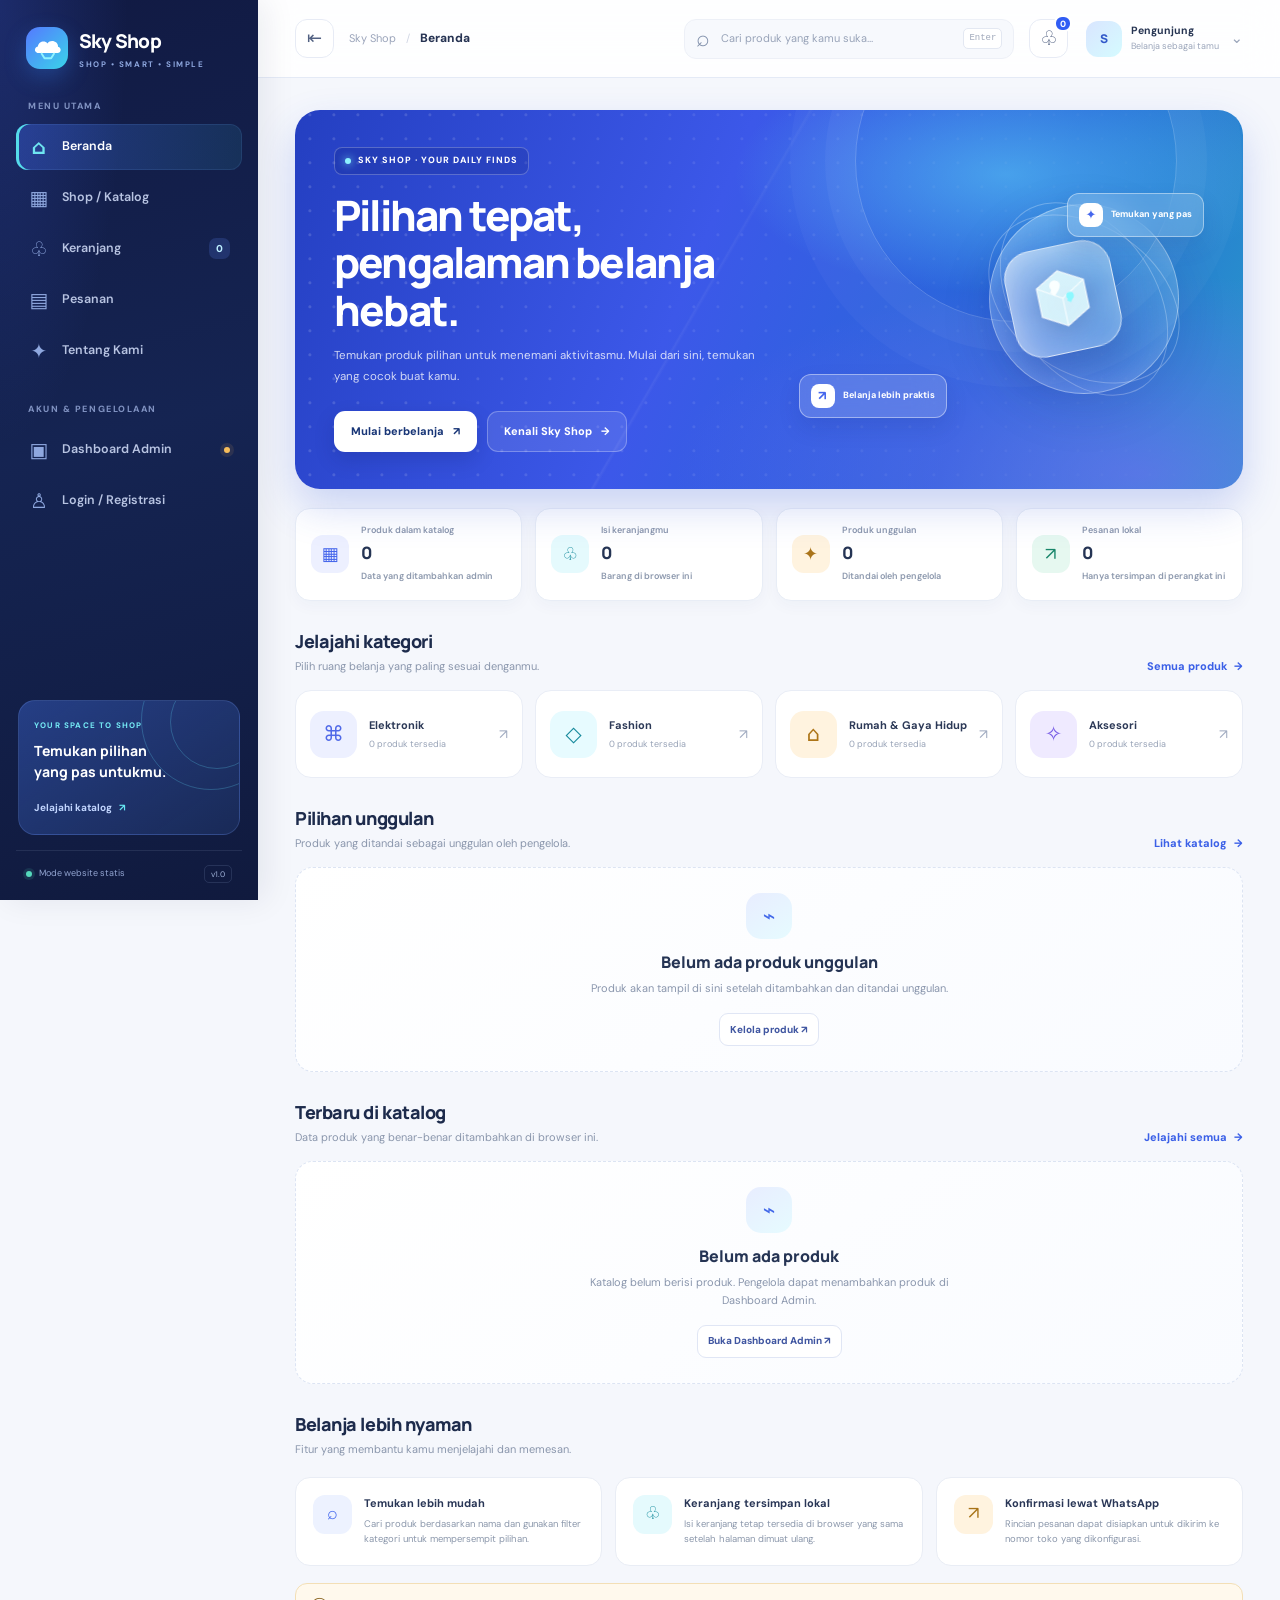
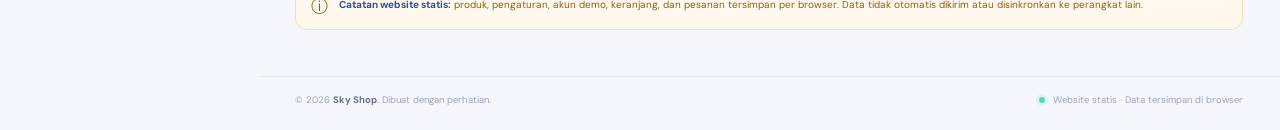
==== index.html @ 69ff7c31 "Build Sky Shop static website" ====
<!doctype html>
<html lang="id">
<head>
  <meta charset="utf-8">
  <meta name="viewport" content="width=device-width, initial-scale=1">
  <meta name="theme-color" content="#111b45">
  <meta name="description" content="Sky Shop — belanja lebih cerdas, pilihanmu lebih luas.">
  <title>Sky Shop — Belanja Pilihanmu</title>
  <link rel="preconnect" href="https://fonts.googleapis.com">
  <link rel="preconnect" href="https://fonts.gstatic.com" crossorigin>
  <link href="https://fonts.googleapis.com/css2?family=DM+Sans:wght@400;500;600;700&family=Manrope:wght@400;500;600;700;800&display=swap" rel="stylesheet">
  <link rel="stylesheet" href="css/style.css">
  <script defer src="js/storage.js"></script>
  <script defer src="js/products.js"></script>
  <script defer src="js/cart.js"></script>
  <script defer src="js/orders.js"></script>
  <script defer src="js/admin.js"></script>
  <script defer src="js/app.js"></script>
</head>
<body>
  <div class="mobile-scrim" id="mobileScrim"></div>
  <aside class="sidebar" id="sidebar" aria-label="Navigasi utama">
    <a class="brand" href="#home" aria-label="Sky Shop beranda">
      <span class="brand-mark"><svg viewBox="0 0 48 48" aria-hidden="true"><path d="M8 30.5c-4.5-1-5-8.3 1-9.6 1.1-7.7 10.6-10.4 15-4.7 4.6-7.4 17.2-3.2 16.3 5.2 6.2 1.8 5 9.7-.7 9.7H8Z" fill="currentColor"/><path d="m15 32 4.4 7h10.2l4.4-7" fill="none" stroke="#8ff4ff" stroke-width="3" stroke-linecap="round" stroke-linejoin="round"/></svg></span>
      <span class="brand-copy"><strong data-store-name>Sky Shop</strong><small>SHOP • SMART • SIMPLE</small></span>
    </a>
    <div class="sidebar-caption">MENU UTAMA</div>
    <nav class="nav-list" id="primaryNav">
      <a href="#home" class="nav-link" data-route="home"><span class="nav-icon">⌂</span><span>Beranda</span></a>
      <a href="#shop" class="nav-link" data-route="shop"><span class="nav-icon">▦</span><span>Shop / Katalog</span></a>
      <a href="#cart" class="nav-link" data-route="cart"><span class="nav-icon">♧</span><span>Keranjang</span><span class="nav-count" id="cartBadge">0</span></a>
      <a href="#orders" class="nav-link" data-route="orders"><span class="nav-icon">▤</span><span>Pesanan</span></a>
      <a href="#about" class="nav-link" data-route="about"><span class="nav-icon">✦</span><span>Tentang Kami</span></a>
    </nav>
    <div class="sidebar-caption sidebar-caption-lower">AKUN & PENGELOLAAN</div>
    <nav class="nav-list">
      <a href="#admin" class="nav-link" data-route="admin"><span class="nav-icon">▣</span><span>Dashboard Admin</span><span class="admin-dot"></span></a>
      <a href="#account" class="nav-link" data-route="account"><span class="nav-icon">♙</span><span id="accountNavText">Login / Registrasi</span></a>
    </nav>
    <div class="sidebar-spacer"></div>
    <div class="sidebar-promo">
      <div class="promo-orbit orbit-one"></div><div class="promo-orbit orbit-two"></div>
      <span class="promo-kicker">YOUR SPACE TO SHOP</span>
      <strong>Temukan pilihan<br>yang pas untukmu.</strong>
      <a href="#shop">Jelajahi katalog <span>↗</span></a>
    </div>
    <div class="sidebar-bottom"><span class="status-pulse"></span><span>Mode website statis</span><span class="version-tag">v1.0</span></div>
  </aside>

  <div class="app-shell">
    <header class="topbar">
      <div class="topbar-left">
        <button class="icon-button mobile-menu" id="mobileMenuButton" aria-label="Buka navigasi" aria-expanded="false"><span></span><span></span><span></span></button>
        <button class="icon-button collapse-button" id="collapseSidebar" aria-label="Ciutkan sidebar" title="Ciutkan sidebar">⇤</button>
        <div class="breadcrumb"><span>Sky Shop</span><span class="crumb-slash">/</span><strong id="pageTitle">Beranda</strong></div>
      </div>
      <div class="topbar-actions">
        <form id="globalSearchForm" class="top-search" role="search"><span>⌕</span><input id="globalSearch" type="search" placeholder="Cari produk yang kamu suka…" aria-label="Cari produk"><kbd>Enter</kbd></form>
        <button class="icon-button top-cart" id="topCartButton" aria-label="Buka keranjang" title="Keranjang">♧<i id="topCartBadge">0</i></button>
        <button class="profile-chip" id="profileButton" title="Akun"><span class="profile-avatar" id="profileAvatar">S</span><span class="profile-label"><strong id="profileName">Pengunjung</strong><small id="profileSub">Belanja sebagai tamu</small></span><span class="profile-chevron">⌄</span></button>
      </div>
    </header>
    <main id="mainContent" tabindex="-1" aria-live="polite"></main>
    <footer class="site-footer"><span>© <span id="currentYear"></span> <strong data-store-name>Sky Shop</strong>. Dibuat dengan perhatian.</span><span><span class="footer-dot"></span> Website statis · Data tersimpan di browser</span></footer>
  </div>

  <div id="modalRoot"></div>
  <div id="toastRegion" class="toast-region" aria-live="polite" aria-atomic="true"></div>
  <noscript><div class="noscript-warning">Sky Shop membutuhkan JavaScript agar fitur katalog, keranjang, dan pengaturan berfungsi.</div></noscript>
</body>
</html>
---- css/style.css ----
:root{--navy:#111b45;--navy-2:#19275c;--blue:#315df4;--blue-2:#5279ff;--cyan:#55dcea;--turq:#35c7bd;--indigo:#6559e9;--purple:#8172ff;--amber:#ffbd59;--ink:#1d2949;--muted:#74809b;--line:#e7ebf4;--paper:#f5f7fc;--white:#fff;--success:#188e73;--danger:#d94e6b;--shadow:0 16px 44px rgba(28,48,102,.09);--shadow-sm:0 7px 22px rgba(28,48,102,.07);--radius:20px;--sidebar-width:258px;--font:'DM Sans',system-ui,-apple-system,sans-serif;--display:'Manrope','DM Sans',system-ui,sans-serif}*{box-sizing:border-box}html{scroll-behavior:smooth}body{margin:0;background:var(--paper);color:var(--ink);font-family:var(--font);font-size:14px;line-height:1.55;-webkit-font-smoothing:antialiased}button,input,select,textarea{font:inherit}button,a{-webkit-tap-highlight-color:transparent}button{cursor:pointer}a{color:inherit;text-decoration:none}button:focus-visible,a:focus-visible,input:focus-visible,select:focus-visible,textarea:focus-visible{outline:3px solid rgba(49,93,244,.28);outline-offset:2px}button:disabled{opacity:.46;cursor:not-allowed}.sidebar{position:fixed;inset:0 auto 0 0;width:var(--sidebar-width);z-index:30;display:flex;flex-direction:column;overflow-y:auto;padding:27px 16px 17px;background:radial-gradient(ellipse at 0 0,rgba(70,108,255,.21),transparent 35%),linear-gradient(165deg,#111a43 0%,#152452 48%,#101a3e 100%);color:#e9f0ff;transition:width .25s ease,transform .25s ease;box-shadow:7px 0 30px rgba(17,27,69,.08)}.brand{display:flex;gap:11px;align-items:center;padding:0 10px 31px}.brand-mark{display:grid;place-items:center;width:42px;height:42px;flex:0 0 42px;border-radius:14px;color:white;background:linear-gradient(135deg,#5579ff,#39d4e9);box-shadow:0 8px 22px rgba(54,133,245,.3)}.brand-mark svg{width:31px;height:31px}.brand-copy{display:flex;flex-direction:column;line-height:1.25;min-width:0}.brand-copy strong{font:800 19px var(--display);letter-spacing:-.6px;color:#fff}.brand-copy small{margin-top:5px;font-size:8px;letter-spacing:1.55px;color:#8fa8df;font-weight:700}.sidebar-caption{padding:0 12px;margin:0 0 10px;color:#8092c1;font-size:9px;letter-spacing:1.55px;font-weight:800}.nav-list{display:grid;gap:5px}.nav-link{position:relative;display:flex;gap:12px;align-items:center;min-height:46px;padding:0 12px;border-radius:12px;color:#b8c4e2;font-size:12.5px;font-weight:600;transition:background .2s,color .2s,transform .2s}.nav-link:hover{background:rgba(255,255,255,.075);color:white;transform:translateX(2px)}.nav-link.active{background:linear-gradient(100deg,rgba(69,112,255,.33),rgba(55,207,223,.1));color:white;box-shadow:inset 3px 0 #55dcea,inset 0 0 0 1px rgba(116,168,255,.12)}.nav-icon{display:grid;place-items:center;width:22px;flex:0 0 22px;font-size:20px;line-height:1;color:#8fa8df}.nav-link.active .nav-icon{color:#6fe6f1}.nav-count{display:grid;place-items:center;margin-left:auto;min-width:21px;height:21px;padding:0 5px;border-radius:7px;background:rgba(95,138,255,.19);color:#bceeff;font-size:10px;font-weight:800}.admin-dot{margin-left:auto;width:6px;height:6px;background:#f7bd5b;border-radius:50%;box-shadow:0 0 0 4px rgba(247,189,91,.1)}.sidebar-caption-lower{margin-top:29px}.sidebar-spacer{min-height:25px;flex:1}.sidebar-promo{position:relative;overflow:hidden;isolation:isolate;margin:22px 2px 15px;padding:18px 15px 16px;border:1px solid rgba(125,166,255,.2);border-radius:17px;background:linear-gradient(145deg,rgba(50,84,174,.6),rgba(35,58,112,.48));}.promo-orbit{position:absolute;z-index:-1;border:1px solid rgba(95,219,245,.25);border-radius:50%}.orbit-one{width:94px;height:94px;right:-25px;top:-26px}.orbit-two{width:140px;height:140px;right:-42px;top:-51px}.promo-kicker{display:block;color:#74e8f4;letter-spacing:1.2px;font-size:8px;font-weight:800}.sidebar-promo strong{display:block;margin:8px 0 13px;color:#fff;font:750 14px/1.55 var(--display)}.sidebar-promo a{font-size:10px;font-weight:700;color:#c2d6ff}.sidebar-promo a span{margin-left:5px;color:#65e6f1}.sidebar-bottom{display:flex;align-items:center;gap:7px;padding:14px 10px 0;border-top:1px solid rgba(207,220,255,.1);font-size:9px;color:#92a4d0}.status-pulse,.footer-dot{display:inline-block;width:6px;height:6px;border-radius:50%;background:#55d8bc;box-shadow:0 0 0 3px rgba(85,216,188,.12)}.version-tag{margin-left:auto;border:1px solid rgba(188,207,255,.13);padding:2px 6px;border-radius:5px;color:#9fb1d7;font-size:8px}.app-shell{min-height:100vh;margin-left:var(--sidebar-width);display:flex;flex-direction:column;transition:margin-left .25s ease}.topbar{height:78px;position:sticky;top:0;z-index:20;display:flex;align-items:center;justify-content:space-between;gap:20px;padding:0 37px;background:rgba(255,255,255,.88);border-bottom:1px solid rgba(226,232,245,.9);backdrop-filter:blur(18px)}.topbar-left,.topbar-actions{display:flex;align-items:center;gap:15px;min-width:0}.breadcrumb{display:flex;align-items:center;gap:10px;white-space:nowrap;font-size:11px;color:#9aa4ba}.breadcrumb strong{color:#273453;font-size:12px;font-weight:800}.crumb-slash{color:#d0d6e4}.icon-button{position:relative;display:grid;place-items:center;border:1px solid #e7ebf5;border-radius:12px;background:#fff;width:39px;height:39px;color:#526182;font-size:18px;transition:transform .2s,background .2s,border .2s}.icon-button:hover{transform:translateY(-1px);background:#f4f7ff;border-color:#d9e2ff}.mobile-menu{display:none;gap:4px;align-content:center}.mobile-menu span{width:16px;height:2px;border-radius:4px;background:#526182}.top-search{width:min(29vw,330px);height:40px;display:flex;align-items:center;gap:9px;padding:0 11px;background:#f7f9fd;border:1px solid #edf0f7;border-radius:12px;color:#8190ab}.top-search>span{font-size:23px;line-height:1}.top-search input{min-width:0;width:100%;border:0;outline:0;background:transparent;color:var(--ink);font-size:11px}.top-search input::placeholder{color:#98a3b8}.top-search kbd{white-space:nowrap;padding:3px 5px;border:1px solid #e3e8f2;border-radius:5px;background:white;color:#a0a9bb;font-size:9px}.top-cart{font-size:20px}.top-cart i{position:absolute;right:-5px;top:-5px;min-width:17px;height:17px;display:grid;place-items:center;padding:0 4px;border:2px solid white;border-radius:8px;background:var(--blue);color:white;font:800 9px var(--font);font-style:normal}.profile-chip{display:flex;align-items:center;gap:9px;padding:4px 0 4px 3px;border:0;background:transparent;text-align:left}.profile-avatar{display:grid;place-items:center;width:36px;height:36px;border-radius:12px;background:linear-gradient(135deg,#d9e5ff,#d5fbff);color:#3158c9;font:800 12px var(--display)}.profile-label{display:flex;flex-direction:column;line-height:1.3}.profile-label strong{font-size:10.5px;color:#263452}.profile-label small{margin-top:4px;color:#9aa5ba;font-size:9px}.profile-chevron{font-size:15px;color:#9aa5ba;margin-left:2px}#mainContent{width:100%;max-width:1660px;margin:0 auto;padding:32px 37px 46px;flex:1}.site-footer{display:flex;justify-content:space-between;gap:12px;padding:16px 37px 23px;border-top:1px solid #e7ebf3;color:#9aa4b8;font-size:9.5px}.site-footer strong{color:#66718c}.site-footer>span:last-child{display:flex;align-items:center;gap:8px}.mobile-scrim{display:none}.noscript-warning{position:fixed;z-index:100;inset:15px 15px auto;padding:15px;background:#fff0f1;border:1px solid #e7a3ae;border-radius:12px;color:#932c42}
/* Common content */
.page-intro{display:flex;align-items:flex-end;justify-content:space-between;gap:15px;margin-bottom:24px}.eyebrow{display:inline-flex;align-items:center;gap:7px;color:#5371dc;font-size:9px;font-weight:800;letter-spacing:1.5px;text-transform:uppercase}.eyebrow:before{content:"";width:15px;height:2px;border-radius:4px;background:linear-gradient(90deg,var(--blue),var(--cyan))}.page-title{margin:7px 0 5px;font:800 clamp(24px,2.4vw,34px)/1.2 var(--display);letter-spacing:-1.1px;color:#1d2b4c}.page-description{margin:0;color:#8390a9;font-size:12px;max-width:660px}.section-heading{display:flex;align-items:flex-end;justify-content:space-between;gap:14px;margin:28px 0 15px}.section-heading h2{margin:0;font:800 18px var(--display);letter-spacing:-.45px;color:#1d2b4c}.section-heading p{margin:5px 0 0;font-size:11px;color:#8a96ac}.text-link{display:inline-flex;align-items:center;gap:7px;color:#3b60e7;font-size:11px;font-weight:800}.text-link:hover{gap:10px}.primary-btn,.secondary-btn,.soft-btn,.danger-btn{display:inline-flex;align-items:center;justify-content:center;gap:9px;min-height:41px;padding:0 16px;border:1px solid transparent;border-radius:11px;font-size:11px;font-weight:800;transition:transform .18s,box-shadow .18s,background .18s,border-color .18s}.primary-btn{color:white;background:linear-gradient(105deg,#365eea,#476bf8 58%,#318eda);box-shadow:0 7px 16px rgba(60,99,241,.2)}.primary-btn:hover{transform:translateY(-2px);box-shadow:0 10px 23px rgba(60,99,241,.28)}.secondary-btn{background:white;color:#4056a1;border-color:#e0e6f5}.secondary-btn:hover,.soft-btn:hover{background:#eff4ff;border-color:#d9e2ff}.soft-btn{background:#edf2ff;color:#395ce0}.danger-btn{background:#fff0f2;color:#c8425b;border-color:#f8dbe1}.small-btn{min-height:33px;padding:0 10px;font-size:10px;border-radius:9px}.full-width{width:100%}.field{display:grid;gap:6px;min-width:0}.field label,.field-label{font-size:10px;font-weight:800;color:#596581}.field input,.field select,.field textarea,.control-input{width:100%;min-width:0;min-height:41px;padding:10px 12px;border:1px solid #e1e7f2;border-radius:10px;outline:0;background:#fff;color:#273653;font-size:11px;transition:border .2s,box-shadow .2s}.field textarea{min-height:86px;resize:vertical}.field input:focus,.field select:focus,.field textarea:focus{border-color:#8ba3ff;box-shadow:0 0 0 3px rgba(71,104,242,.1)}.field input::placeholder,.field textarea::placeholder{color:#adb6c7}.field-hint{font-size:9px;color:#8b97ad}.form-grid{display:grid;grid-template-columns:repeat(2,minmax(0,1fr));gap:14px}.span-2{grid-column:1/-1}.divider{height:1px;background:#edf0f7;margin:19px 0}.surface{background:#fff;border:1px solid #e8edf6;border-radius:var(--radius);box-shadow:var(--shadow-sm)}.muted{color:#8b97ac}.badge{display:inline-flex;align-items:center;gap:5px;padding:5px 8px;border-radius:7px;background:#eef2ff;color:#4b5fd0;font-size:9px;font-weight:800;line-height:1.1}.badge.cyan{background:#e7fbfd;color:#16869b}.badge.green{background:#e6f8f1;color:#148467}.badge.amber{background:#fff3df;color:#a56811}.badge.red{background:#fff0f3;color:#c3415a}.empty-state{display:grid;justify-items:center;text-align:center;padding:44px 22px;background:linear-gradient(145deg,#fff,#f9fbff);border:1px dashed #dce4f3;border-radius:18px}.empty-icon{display:grid;place-items:center;width:58px;height:58px;margin-bottom:12px;border-radius:19px;background:linear-gradient(145deg,#e8edff,#e6fbff);color:#4268e9;font-size:26px}.empty-state h3{margin:0;font:800 16px var(--display);color:#253454}.empty-state p{max-width:380px;margin:7px 0 16px;color:#8a96ad;font-size:11px}.pill-row{display:flex;flex-wrap:wrap;gap:8px}.category-pill{display:inline-flex;align-items:center;gap:8px;padding:10px 13px;border:1px solid #e4eaf5;border-radius:12px;background:#fff;color:#65728d;font-size:10.5px;font-weight:700;transition:.2s}.category-pill:hover,.category-pill.active{border-color:#b9c8ff;background:#eef2ff;color:#385ae1}.category-swatch{width:8px;height:8px;border-radius:3px;background:var(--swatch,#5674f3)}.notice{display:flex;gap:11px;align-items:flex-start;padding:13px 15px;border:1px solid #d8e7ff;border-radius:12px;background:#f0f6ff;color:#49628b;font-size:10px}.notice strong{color:#2e4ca8}.notice.warn{border-color:#f3dfb6;background:#fff9ed;color:#87611b}.notice-icon{font-size:17px;line-height:1.1}.inline-actions{display:flex;gap:8px;align-items:center;flex-wrap:wrap}.table-wrap{overflow:auto;border:1px solid #e8edf5;border-radius:14px}table{width:100%;border-collapse:collapse;white-space:nowrap}th,td{padding:12px 14px;border-bottom:1px solid #edf0f6;text-align:left;font-size:10px}th{background:#f8faff;color:#7d8aa4;font-size:9px;letter-spacing:.65px;text-transform:uppercase}td{color:#475574}tbody tr:last-child td{border-bottom:0}.table-product{display:flex;align-items:center;gap:10px}.table-thumb{width:38px;height:38px;border-radius:9px;object-fit:cover;background:#eef3ff}.table-product strong{display:block;color:#273653;font-size:10.5px}.table-product small{display:block;margin-top:2px;color:#919cb1;font-size:9px}.currency{font-variant-numeric:tabular-nums;font-weight:800;color:#253457}.status-pill{display:inline-flex;padding:5px 8px;border-radius:7px;background:#edf2ff;color:#4e62d4;font-size:9px;font-weight:800}.status-pill[data-status="Menunggu konfirmasi"]{background:#fff3dc;color:#a66d12}.status-pill[data-status="Diproses"]{background:#eaf0ff;color:#4364df}.status-pill[data-status="Dikirim"]{background:#e7fafd;color:#14869a}.status-pill[data-status="Selesai"]{background:#e5f8ef;color:#158466}.status-pill[data-status="Dibatalkan"]{background:#fff0f2;color:#bf4059}
/* Home */
.hero{position:relative;overflow:hidden;isolation:isolate;display:grid;grid-template-columns:minmax(0,1.05fr) minmax(260px,.95fr);min-height:306px;padding:37px 39px;border-radius:25px;background:radial-gradient(ellipse at 75% 17%,rgba(105,231,255,.46),transparent 27%),radial-gradient(ellipse at 89% 96%,rgba(139,101,255,.48),transparent 39%),linear-gradient(112deg,#243fc1 0%,#3c58e9 42%,#2868d9 72%,#27abc3 110%);color:white;box-shadow:0 18px 40px rgba(49,86,217,.22)}.hero:before{content:"";position:absolute;z-index:-1;inset:0;background:linear-gradient(120deg,transparent 44%,rgba(255,255,255,.09) 44.2%,transparent 44.5%),radial-gradient(circle at 62% 20%,rgba(255,255,255,.15) 0 1px,transparent 2px);background-size:auto,24px 24px;mask-image:linear-gradient(90deg,black,transparent)}.hero:after{content:"";position:absolute;z-index:-1;right:7%;top:-110px;width:320px;height:320px;border:1px solid rgba(255,255,255,.2);border-radius:50%;box-shadow:0 0 0 30px rgba(255,255,255,.035),0 0 0 65px rgba(255,255,255,.028)}.hero-copy{position:relative;z-index:2;align-self:center;max-width:520px}.hero-kicker{display:inline-flex;align-items:center;gap:7px;padding:6px 10px;border:1px solid rgba(255,255,255,.24);border-radius:8px;background:rgba(16,30,105,.18);font-size:9px;font-weight:800;letter-spacing:1px;text-transform:uppercase}.hero-kicker span{width:6px;height:6px;border-radius:50%;background:#8df3ff;box-shadow:0 0 8px #8df3ff}.hero h1{margin:17px 0 12px;max-width:490px;font:800 clamp(27px,3.4vw,42px)/1.13 var(--display);letter-spacing:-1.8px}.hero h1 em{font-style:normal;color:#9cf4ff}.hero p{max-width:430px;margin:0;color:rgba(255,255,255,.78);font-size:11.5px;line-height:1.8}.hero-actions{display:flex;align-items:center;gap:10px;flex-wrap:wrap;margin-top:23px}.hero .primary-btn{color:#193677;background:#fff;box-shadow:0 8px 20px rgba(9,22,83,.17)}.hero .secondary-btn{color:white;background:rgba(255,255,255,.1);border-color:rgba(255,255,255,.27)}.hero-art{position:relative;min-height:210px;align-self:stretch}.hero-art .orb{position:absolute;width:190px;height:190px;right:6%;top:50%;transform:translateY(-50%);border-radius:50%;background:linear-gradient(145deg,rgba(205,251,255,.22),rgba(255,255,255,.015));border:1px solid rgba(255,255,255,.4);box-shadow:inset 0 0 35px rgba(255,255,255,.17),0 14px 50px rgba(12,34,115,.15)}.hero-art .orb:before,.hero-art .orb:after{content:"";position:absolute;border:1px solid rgba(255,255,255,.26);border-radius:50%;inset:20px -10px;transform:rotate(34deg)}.hero-art .orb:after{inset:-12px 22px;transform:rotate(-34deg)}.hero-cube{position:absolute;width:108px;height:108px;right:21%;top:50%;transform:translateY(-50%) rotate(-12deg);display:grid;place-items:center;border:1px solid rgba(255,255,255,.65);border-radius:28px;background:linear-gradient(140deg,rgba(255,255,255,.49),rgba(178,238,255,.14));box-shadow:inset 0 0 25px rgba(255,255,255,.26),0 18px 35px rgba(21,36,123,.25);backdrop-filter:blur(7px)}.hero-cube svg{width:72px;height:72px;filter:drop-shadow(0 5px 12px rgba(13,39,115,.25))}.floating-chip{position:absolute;display:flex;align-items:center;gap:8px;padding:9px 11px;border:1px solid rgba(255,255,255,.42);border-radius:12px;background:rgba(255,255,255,.16);backdrop-filter:blur(15px);box-shadow:0 10px 22px rgba(15,35,117,.12);font-size:9px;font-weight:800}.floating-chip span{display:grid;place-items:center;width:24px;height:24px;border-radius:8px;background:#fff;color:#4567ed;font-size:13px}.chip-top{top:15%;right:0}.chip-bottom{bottom:11%;left:2%}.home-metrics{display:grid;grid-template-columns:repeat(4,minmax(0,1fr));gap:13px;margin:19px 0 26px}.metric-card{display:flex;align-items:center;gap:12px;min-width:0;padding:15px;border:1px solid #e8edf6;border-radius:15px;background:#fff;box-shadow:0 5px 16px rgba(28,48,102,.035)}.metric-icon{display:grid;place-items:center;width:38px;height:38px;flex:0 0 38px;border-radius:12px;background:var(--metric-bg,#edf1ff);color:var(--metric-color,#4268ed);font-size:18px}.metric-copy{min-width:0}.metric-copy small{display:block;color:#8a96ac;font-size:9px;font-weight:600}.metric-copy strong{display:block;margin-top:3px;color:#253454;font:800 17px var(--display);letter-spacing:-.45px}.metric-copy em{font-style:normal;font-size:9px;font-weight:600;color:#8c98ad}.category-grid{display:grid;grid-template-columns:repeat(4,minmax(0,1fr));gap:12px}.category-card{position:relative;overflow:hidden;display:flex;align-items:center;gap:12px;min-height:88px;padding:14px;border:1px solid #e9edf6;border-radius:16px;background:#fff;text-align:left;transition:transform .22s,box-shadow .22s,border .22s}.category-card:hover{transform:translateY(-3px);box-shadow:var(--shadow-sm);border-color:#ccd9ff}.category-icon{display:grid;place-items:center;width:47px;height:47px;flex:0 0 47px;border-radius:14px;background:var(--cat-bg,#edf0ff);color:var(--cat-color,#5268e8);font-size:21px}.category-card strong{display:block;font-size:11px;color:#2c3957}.category-card small{display:block;margin-top:4px;color:#98a3b7;font-size:9px}.category-arrow{margin-left:auto;color:#a0abc0}.product-grid{display:grid;grid-template-columns:repeat(4,minmax(0,1fr));gap:15px}.product-card{overflow:hidden;min-width:0;border:1px solid #e8edf5;border-radius:16px;background:#fff;box-shadow:0 5px 17px rgba(25,44,92,.035);transition:transform .22s,box-shadow .22s,border .22s}.product-card:hover{transform:translateY(-4px);border-color:#d6dfff;box-shadow:0 15px 30px rgba(31,57,120,.09)}.product-visual{position:relative;display:grid;place-items:center;aspect-ratio:1.17;background:linear-gradient(140deg,#eef3ff,#f2fdff);overflow:hidden}.product-visual img{width:100%;height:100%;object-fit:cover;transition:transform .4s}.product-card:hover .product-visual img{transform:scale(1.04)}.product-visual .product-fallback{font-size:45px;opacity:.72}.product-badge{position:absolute;top:10px;left:10px;padding:5px 7px;border-radius:6px;background:#fff;color:#5266d8;font-size:8px;font-weight:800;box-shadow:0 3px 10px #273a7210}.product-badge.featured{background:#fff2dc;color:#a66a0d}.stock-badge{position:absolute;right:9px;bottom:9px;padding:4px 6px;border-radius:5px;background:rgba(17,27,69,.75);color:#fff;font-size:8px;font-weight:700}.product-info{padding:13px}.product-category{color:#7282a2;font-size:9px;font-weight:700}.product-info h3{margin:5px 0 6px;font:800 12px/1.4 var(--display);color:#253453;white-space:nowrap;overflow:hidden;text-overflow:ellipsis}.product-info p{height:31px;overflow:hidden;margin:0;color:#929db1;font-size:9.5px;line-height:1.6}.product-price-row{display:flex;align-items:center;justify-content:space-between;gap:7px;margin-top:12px}.product-price{font:800 13px var(--display);color:#3156d8}.product-actions{display:flex;gap:7px;margin-top:11px}.product-actions button{min-width:0;flex:1}.service-grid{display:grid;grid-template-columns:repeat(3,minmax(0,1fr));gap:13px;margin-top:19px}.service-card{display:flex;gap:12px;padding:17px;border:1px solid #e9edf5;border-radius:15px;background:white}.service-icon{display:grid;place-items:center;width:39px;height:39px;flex:0 0 39px;border-radius:12px;background:#edf2ff;color:#4267ed;font-size:18px}.service-card strong{display:block;font-size:11px;color:#293656}.service-card p{margin:5px 0 0;color:#8b97ab;font-size:9.5px;line-height:1.65}
/* Catalog and content pages */
.catalog-toolbar{display:flex;align-items:center;justify-content:space-between;gap:12px;padding:13px;border:1px solid #e7ecf5;border-radius:14px;background:#fff;margin-bottom:17px}.catalog-search{display:flex;align-items:center;gap:8px;min-width:200px;max-width:350px;flex:1;border:1px solid #e6ebf4;border-radius:10px;padding:0 10px;height:38px;color:#8b98b1}.catalog-search input{width:100%;border:0;outline:0;background:transparent;color:#293756;font-size:10.5px}.toolbar-filters{display:flex;align-items:center;gap:8px;flex-wrap:wrap}.toolbar-filters select{height:38px;padding:0 10px;border:1px solid #e5eaf4;border-radius:10px;background:#fff;color:#63708c;font-size:10px;max-width:185px}.catalog-summary{display:flex;justify-content:space-between;align-items:center;gap:12px;margin:12px 1px 16px;color:#8793a9;font-size:10px}.product-layout{display:grid;grid-template-columns:repeat(4,minmax(0,1fr));gap:15px}.detail-layout{display:grid;grid-template-columns:minmax(0,1fr) minmax(0,1fr);gap:25px}.detail-image{display:grid;place-items:center;min-height:350px;overflow:hidden;border-radius:20px;background:linear-gradient(135deg,#e8efff,#e3fbfc)}.detail-image img{display:block;width:100%;height:100%;max-height:470px;object-fit:contain;mix-blend-mode:multiply}.detail-image .product-fallback{font-size:90px}.detail-copy{padding:9px 0}.detail-copy h1{margin:11px 0;font:800 clamp(25px,3vw,36px)/1.2 var(--display);letter-spacing:-1px}.detail-copy .detail-price{margin:15px 0;font:800 26px var(--display);color:#365ce3}.detail-copy .detail-description{white-space:pre-line;margin:12px 0 18px;color:#71809b;font-size:12px;line-height:1.9}.detail-meta{display:flex;flex-wrap:wrap;gap:8px;padding:13px 0;border-top:1px solid #edf0f6;border-bottom:1px solid #edf0f6}.quantity-control{display:inline-flex;align-items:center;overflow:hidden;height:39px;border:1px solid #e2e8f3;border-radius:10px;background:#fff}.quantity-control button{width:37px;height:100%;border:0;background:#f7f9ff;color:#4057ac;font-weight:800}.quantity-control input{width:42px;border:0;outline:0;text-align:center;font-size:11px;font-weight:800;color:#253454}.about-hero{position:relative;overflow:hidden;padding:36px;border-radius:22px;color:white;background:radial-gradient(ellipse at 95% 0,rgba(86,232,244,.34),transparent 33%),linear-gradient(120deg,#19285e,#334fce 68%,#317abf)}.about-hero h1{max-width:600px;margin:10px 0;font:800 clamp(27px,3vw,39px)/1.2 var(--display);letter-spacing:-1.3px}.about-hero p{max-width:630px;color:#d4e1ff;font-size:12px;line-height:1.8}.about-cards{display:grid;grid-template-columns:repeat(3,minmax(0,1fr));gap:14px;margin-top:17px}.about-card{padding:22px;border:1px solid #e7ecf5;border-radius:16px;background:#fff}.about-card .metric-icon{margin-bottom:15px}.about-card h3{margin:0;font:800 14px var(--display)}.about-card p{margin:8px 0 0;color:#8793a8;font-size:10.5px;line-height:1.8;white-space:pre-line}.about-contact{display:grid;grid-template-columns:1fr 1fr;gap:15px;margin-top:16px;padding:20px}.contact-line{display:flex;gap:12px;align-items:center;margin:10px 0}.contact-line .service-icon{flex:0 0 38px}.contact-line strong{display:block;font-size:10.5px}.contact-line small{display:block;margin-top:2px;color:#8d98ae;font-size:10px;overflow-wrap:anywhere}
/* Cart, orders, account */
.cart-layout{display:grid;grid-template-columns:minmax(0,1.55fr) minmax(270px,.75fr);align-items:start;gap:18px}.cart-list{display:grid;gap:11px}.cart-line{display:grid;grid-template-columns:82px minmax(0,1fr) auto;align-items:center;gap:15px;padding:13px;border:1px solid #e8edf5;border-radius:15px;background:#fff}.cart-line img,.cart-thumb-placeholder{display:grid;place-items:center;width:82px;height:82px;border-radius:11px;object-fit:cover;background:#eef3ff;font-size:30px}.cart-line-copy{min-width:0}.cart-line-copy .product-category{display:block}.cart-line-copy h3{margin:5px 0;font:800 12px var(--display);white-space:nowrap;overflow:hidden;text-overflow:ellipsis}.cart-line-copy .currency{font-size:12px;color:#365bdd}.cart-line-side{display:grid;justify-items:end;gap:9px}.cart-summary{padding:20px;position:sticky;top:95px}.cart-summary h2{margin:0 0 15px;font:800 16px var(--display)}.summary-row{display:flex;justify-content:space-between;gap:12px;margin:12px 0;color:#8792a8;font-size:10.5px}.summary-row strong{color:#344260}.summary-total{padding-top:14px;border-top:1px dashed #dce4f2;margin-top:15px;color:#273554}.summary-total strong{font:800 20px var(--display);color:#315be3}.local-note{margin:12px 0 0;padding:10px;border-radius:9px;background:#f6f8fd;color:#8b96aa;font-size:9px;line-height:1.7}.checkout-form{display:grid;gap:15px}.order-list{display:grid;gap:12px}.order-card{padding:18px;border:1px solid #e8edf5;border-radius:15px;background:#fff}.order-top{display:flex;justify-content:space-between;align-items:flex-start;gap:12px}.order-id{font:800 12px var(--display);color:#2b3a5e}.order-date{display:block;margin-top:4px;color:#98a3b7;font-size:9px}.order-items-preview{margin:15px 0;padding:12px 0;border-top:1px solid #edf0f6;border-bottom:1px solid #edf0f6;display:grid;gap:6px;color:#77849f;font-size:10px}.order-bottom{display:flex;justify-content:space-between;gap:12px;align-items:center}.order-total strong{display:block;color:#315be3;font:800 17px var(--display)}.order-total small{display:block;margin-top:3px;color:#9aa4b7;font-size:9px}.account-layout{display:grid;grid-template-columns:minmax(0,.95fr) minmax(0,1.05fr);gap:18px}.account-art{position:relative;overflow:hidden;isolation:isolate;display:flex;flex-direction:column;justify-content:space-between;min-height:400px;padding:31px;border-radius:22px;background:radial-gradient(ellipse at 83% 18%,rgba(114,231,253,.35),transparent 32%),linear-gradient(140deg,#172351,#273db1 61%,#306fc1);color:#fff}.account-art:after{content:"";position:absolute;z-index:-1;right:-60px;top:65px;width:280px;height:280px;border:1px solid rgba(255,255,255,.22);border-radius:50%;box-shadow:0 0 0 28px rgba(255,255,255,.04),0 0 0 57px rgba(255,255,255,.03)}.account-art h2{max-width:320px;margin:15px 0;font:800 32px/1.2 var(--display);letter-spacing:-1px}.account-art p{max-width:340px;color:#d3e1ff;font-size:11px;line-height:1.85}.account-art .brand-mark{background:rgba(255,255,255,.17);border:1px solid rgba(255,255,255,.25)}.account-form-card{padding:27px}.tab-switch{display:flex;gap:5px;padding:5px;border-radius:11px;background:#f1f4fb;margin-bottom:22px}.tab-switch button{flex:1;height:36px;border:0;border-radius:8px;background:transparent;color:#8793aa;font-size:11px;font-weight:800}.tab-switch button.active{background:#fff;color:#365be3;box-shadow:0 2px 8px rgba(32,47,95,.08)}
/* Admin */
.admin-heading{display:flex;align-items:center;justify-content:space-between;gap:12px;margin-bottom:21px}.admin-title-left{display:flex;align-items:center;gap:13px}.admin-crown{display:grid;place-items:center;width:47px;height:47px;border-radius:15px;background:linear-gradient(140deg,#1a2b64,#4164e6);color:#fff;font-size:21px;box-shadow:0 9px 20px #2a4bc32b}.admin-heading h1{margin:0;font:800 24px var(--display);letter-spacing:-.7px}.admin-heading p{margin:4px 0 0;color:#8a96aa;font-size:10.5px}.admin-tabs{display:flex;gap:5px;overflow:auto;padding:6px;border:1px solid #e6ebf4;border-radius:13px;background:#fff;margin-bottom:18px}.admin-tabs button{white-space:nowrap;display:flex;align-items:center;gap:8px;min-height:36px;padding:0 12px;border:0;border-radius:9px;background:transparent;color:#7d89a1;font-size:10px;font-weight:800}.admin-tabs button.active{background:#edf2ff;color:#365de0}.admin-panels{display:grid;gap:17px}.admin-stats{display:grid;grid-template-columns:repeat(4,minmax(0,1fr));gap:13px}.admin-stat{padding:16px;border:1px solid #e8edf5;border-radius:15px;background:#fff}.admin-stat .stat-top{display:flex;align-items:center;justify-content:space-between;gap:6px;color:#8794ac;font-size:9.5px}.admin-stat .stat-icon{display:grid;place-items:center;width:30px;height:30px;border-radius:10px;background:var(--metric-bg,#edf1ff);color:var(--metric-color,#4268ed);font-size:15px}.admin-stat strong{display:block;margin-top:11px;font:800 25px var(--display);letter-spacing:-.7px;color:#253454}.admin-stat small{display:block;margin-top:3px;color:#9aa5b8;font-size:9px}.admin-card{padding:20px;border:1px solid #e8edf5;border-radius:16px;background:#fff}.admin-card-head{display:flex;align-items:center;justify-content:space-between;gap:12px;margin-bottom:16px}.admin-card-head h2{margin:0;font:800 14px var(--display);color:#283755}.admin-card-head p{margin:4px 0 0;color:#8e99ad;font-size:9.5px}.admin-product-form{display:grid;gap:14px}.admin-inline-form{display:grid;grid-template-columns:repeat(3,minmax(0,1fr));gap:12px}.admin-content-grid{display:grid;grid-template-columns:minmax(0,1.15fr) minmax(0,.85fr);gap:17px;align-items:start}.image-preview{display:flex;gap:12px;align-items:center;min-width:0;padding:10px;border:1px dashed #dce4f1;border-radius:12px;background:#fafcff}.image-preview img{width:68px;height:68px;border-radius:9px;object-fit:cover;background:#eef2ff}.image-preview-copy{min-width:0}.image-preview-copy strong{display:block;font-size:10px}.image-preview-copy small{display:block;margin-top:4px;color:#8b97ac;font-size:9px;line-height:1.6}.settings-section-title{padding-bottom:10px;border-bottom:1px solid #edf0f6;margin-bottom:13px;font:800 12px var(--display);color:#3b4b6e}.toggle-row{display:flex;align-items:center;justify-content:space-between;gap:12px;padding:11px 0}.toggle-row strong{display:block;font-size:10.5px}.toggle-row small{display:block;margin-top:3px;color:#8f9aaf;font-size:9px}.switch{position:relative;width:36px;height:21px;flex:0 0 36px}.switch input{position:absolute;opacity:0}.switch span{position:absolute;inset:0;border-radius:99px;background:#dce2ee;transition:.2s}.switch span:before{content:"";position:absolute;left:3px;top:3px;width:15px;height:15px;border-radius:50%;background:white;box-shadow:0 1px 3px #17204424;transition:.2s}.switch input:checked+span{background:#4368ee}.switch input:checked+span:before{transform:translateX(15px)}
/* Modal, toast, responsive */
.modal-backdrop{position:fixed;z-index:80;inset:0;display:grid;place-items:center;padding:18px;background:rgba(14,24,59,.53);backdrop-filter:blur(7px);animation:fade-in .18s ease}.modal{width:min(620px,100%);max-height:min(88vh,900px);overflow:auto;border:1px solid rgba(255,255,255,.6);border-radius:20px;background:#fff;box-shadow:0 30px 90px rgba(10,24,67,.25);animation:modal-in .2s ease}.modal.modal-wide{width:min(900px,100%)}.modal-head{position:sticky;z-index:4;top:0;display:flex;align-items:flex-start;justify-content:space-between;gap:12px;padding:19px 22px;border-bottom:1px solid #edf0f6;background:rgba(255,255,255,.96);backdrop-filter:blur(12px)}.modal-head h2{margin:0;font:800 17px var(--display);color:#253454}.modal-head p{margin:5px 0 0;color:#8b97ac;font-size:10px}.modal-close{display:grid;place-items:center;width:32px;height:32px;border:1px solid #e7ebf4;border-radius:9px;background:#fff;color:#6f7c97;font-size:18px}.modal-body{padding:21px 22px}.modal-foot{display:flex;justify-content:flex-end;gap:8px;padding:14px 22px;border-top:1px solid #edf0f6;background:#fbfcff}.toast-region{position:fixed;z-index:120;right:22px;bottom:22px;display:grid;gap:9px;width:min(340px,calc(100% - 34px));pointer-events:none}.toast{display:flex;align-items:flex-start;gap:10px;padding:13px 15px;border:1px solid #dde8ff;border-radius:13px;background:#fff;color:#38496e;font-size:11px;box-shadow:0 16px 35px rgba(21,40,88,.15);animation:toast-in .22s ease;pointer-events:auto}.toast-mark{display:grid;place-items:center;width:23px;height:23px;flex:0 0 23px;border-radius:8px;background:#e5f8f0;color:#168366;font-weight:900}.toast.error .toast-mark{background:#fff0f2;color:#c23c56}.toast strong{display:block;margin-bottom:2px;font-size:11px}.toast small{display:block;color:#8c98ad;font-size:10px;line-height:1.5}.mobile-only{display:none}.sidebar-collapsed{--sidebar-width:82px}.sidebar-collapsed .brand{justify-content:center;padding:0 0 31px}.sidebar-collapsed .brand-copy,.sidebar-collapsed .sidebar-caption,.sidebar-collapsed .nav-link>span:not(.nav-icon),.sidebar-collapsed .sidebar-promo,.sidebar-collapsed .sidebar-bottom>span:not(.status-pulse){display:none}.sidebar-collapsed .nav-link{justify-content:center;padding:0}.sidebar-collapsed .nav-icon{font-size:22px}.sidebar-collapsed .nav-count{position:absolute;top:3px;right:4px;min-width:15px;height:15px;padding:0;font-size:8px}.sidebar-collapsed .admin-dot{display:block!important;position:absolute;top:8px;right:9px}.sidebar-collapsed .sidebar-bottom{justify-content:center}.mobile-scrim{transition:opacity .2s}
@keyframes fade-in{from{opacity:0}to{opacity:1}}@keyframes modal-in{from{opacity:0;transform:translateY(9px) scale(.99)}to{opacity:1;transform:translateY(0) scale(1)}}@keyframes toast-in{from{opacity:0;transform:translateY(8px)}to{opacity:1;transform:translateY(0)}}
@media(min-width:1500px){#mainContent{padding-left:48px;padding-right:48px}.topbar{padding-left:48px;padding-right:48px}.product-layout,.product-grid{grid-template-columns:repeat(5,minmax(0,1fr))}}
@media(max-width:1250px){#mainContent{padding-left:26px;padding-right:26px}.topbar{padding-left:26px;padding-right:26px}.site-footer{padding-left:26px;padding-right:26px}.product-layout,.product-grid{grid-template-columns:repeat(3,minmax(0,1fr))}.hero{padding:30px}.home-metrics{gap:10px}.metric-card{padding:12px}.metric-icon{width:34px;height:34px;flex-basis:34px}.category-grid{gap:9px}.category-card{padding:11px;gap:9px}}
@media(max-width:980px){:root{--sidebar-width:240px}.sidebar{transform:translateX(-105%);box-shadow:14px 0 40px rgba(12,23,61,.24)}.sidebar.mobile-open{transform:translateX(0)}.mobile-scrim.visible{display:block;position:fixed;z-index:25;inset:0;background:rgba(11,20,53,.42);backdrop-filter:blur(3px)}.app-shell{margin-left:0}.mobile-menu{display:grid}.collapse-button{display:none}.topbar{height:70px;padding:0 23px}.top-search{width:min(36vw,290px)}#mainContent{padding:25px 23px 36px}.site-footer{padding:15px 23px 22px}.sidebar-collapsed .sidebar{transform:translateX(-105%)}.sidebar-collapsed .app-shell{margin-left:0}.account-layout{grid-template-columns:.8fr 1.2fr}.hero{grid-template-columns:1fr .8fr}.hero-art .orb{width:160px;height:160px}.hero-cube{width:90px;height:90px;right:19%}.hero-cube svg{width:60px}.product-grid,.product-layout{grid-template-columns:repeat(3,minmax(0,1fr))}.admin-stats{grid-template-columns:repeat(2,minmax(0,1fr))}}
@media(max-width:700px){.topbar{height:65px;padding:0 14px;gap:9px}.topbar-left,.topbar-actions{gap:9px}.breadcrumb{font-size:10px;gap:6px}.breadcrumb>span:first-child,.crumb-slash{display:none}.top-search{width:39px;flex:0 0 39px;padding:0;justify-content:center;border-radius:11px;background:white}.top-search>span{font-size:22px}.top-search input,.top-search kbd{display:none}.top-search.search-expanded{position:absolute;left:58px;right:117px;top:12px;z-index:2;width:auto;max-width:none;padding:0 10px;background:#fff;box-shadow:0 5px 19px #17254b14}.top-search.search-expanded input{display:block}.top-search.search-expanded>span{font-size:18px}.top-cart{width:36px;height:36px}.profile-chip{gap:0}.profile-avatar{width:33px;height:33px}.profile-label,.profile-chevron{display:none}#mainContent{padding:20px 14px 30px}.site-footer{padding:13px 14px 19px;font-size:9px;flex-wrap:wrap}.page-intro{align-items:flex-start;flex-direction:column;margin-bottom:20px}.page-title{font-size:27px}.hero{grid-template-columns:1fr;min-height:auto;padding:27px 23px 20px;border-radius:20px}.hero h1{max-width:410px;font-size:32px}.hero p{font-size:11px}.hero-art{min-height:148px;overflow:hidden;margin-top:5px}.hero-art .orb{width:135px;height:135px;right:20%;top:50%}.hero-cube{width:77px;height:77px;right:33%;top:50%}.hero-cube svg{width:50px}.chip-top{top:5%;right:2%}.chip-bottom{bottom:5%;left:3%}.home-metrics{grid-template-columns:repeat(2,minmax(0,1fr));gap:9px;margin:14px 0 23px}.metric-card{padding:11px}.metric-copy strong{font-size:16px}.category-grid{grid-template-columns:repeat(2,minmax(0,1fr));gap:9px}.category-card{min-height:77px}.category-icon{width:39px;height:39px;flex-basis:39px;font-size:18px}.category-card strong{font-size:10px}.category-card small{font-size:8px}.product-grid,.product-layout{grid-template-columns:repeat(2,minmax(0,1fr));gap:10px}.product-info{padding:10px}.product-info h3{font-size:11px}.product-info p{font-size:9px}.product-price{font-size:12px}.product-actions{gap:5px}.product-actions button{font-size:9px;padding:0 7px;min-height:34px}.service-grid{grid-template-columns:1fr;gap:9px}.service-card{padding:13px}.section-heading{margin:23px 0 13px}.section-heading h2{font-size:16px}.catalog-toolbar{align-items:stretch;flex-direction:column;padding:10px}.catalog-search{width:100%;max-width:none;min-height:40px}.toolbar-filters{display:grid;grid-template-columns:1fr 1fr}.toolbar-filters select{width:100%;max-width:none}.catalog-summary{font-size:9px}.detail-layout{grid-template-columns:1fr;gap:20px}.detail-image{min-height:250px;max-height:340px}.detail-copy h1{font-size:27px}.about-hero{padding:26px 23px}.about-cards{grid-template-columns:1fr;gap:10px}.about-card{padding:18px}.about-contact{grid-template-columns:1fr;padding:16px}.cart-layout{grid-template-columns:1fr;gap:13px}.cart-summary{position:static;grid-row:1;padding:17px}.cart-line{grid-template-columns:63px minmax(0,1fr) auto;gap:10px;padding:10px}.cart-line img,.cart-thumb-placeholder{width:63px;height:63px}.cart-line-copy h3{font-size:10.5px}.cart-line-copy .currency{font-size:11px}.cart-line-side{gap:5px}.quantity-control{height:32px}.quantity-control button{width:27px}.quantity-control input{width:27px}.order-top{align-items:flex-start}.order-bottom{align-items:flex-end}.account-layout{grid-template-columns:1fr}.account-art{min-height:250px;padding:23px}.account-art h2{font-size:26px}.account-form-card{padding:19px}.form-grid{gap:11px}.admin-heading{align-items:flex-start}.admin-heading h1{font-size:21px}.admin-title-left{gap:10px}.admin-crown{width:40px;height:40px;flex-basis:40px}.admin-content-grid{grid-template-columns:1fr}.admin-inline-form{grid-template-columns:1fr 1fr}.admin-card{padding:15px}.modal-backdrop{padding:10px}.modal{border-radius:17px;max-height:92vh}.modal-head{padding:16px}.modal-body{padding:16px}.modal-foot{padding:12px 16px}.toast-region{right:12px;bottom:12px}}
@media(max-width:390px){.breadcrumb strong{max-width:82px;overflow:hidden;text-overflow:ellipsis}.topbar-left{gap:7px}.topbar-actions{gap:7px}.mobile-menu{width:34px;height:36px}.product-grid,.product-layout{gap:8px}.product-info h3{max-width:100%}.product-info p{height:28px}.product-price-row{align-items:flex-start;flex-direction:column}.product-actions{flex-direction:column}.product-actions button{width:100%}.hero h1{font-size:29px}.form-grid{grid-template-columns:1fr}.span-2{grid-column:auto}.admin-inline-form{grid-template-columns:1fr}.order-bottom{flex-direction:column;align-items:flex-start}.cart-line{grid-template-columns:54px minmax(0,1fr)}.cart-line img,.cart-thumb-placeholder{width:54px;height:54px}.cart-line-side{grid-column:2;grid-row:2;justify-items:start;display:flex;align-items:center;flex-wrap:wrap}.cart-line-copy{align-self:end}.cart-line{align-items:start}}
@media(prefers-reduced-motion:reduce){*,*::before,*::after{scroll-behavior:auto!important;animation-duration:.01ms!important;animation-iteration-count:1!important;transition-duration:.01ms!important}}
.custom-brand-image{display:block;width:100%;height:100%;max-width:42px;max-height:42px;object-fit:contain;border-radius:10px}.brand-mark:has(.custom-brand-image){overflow:hidden;padding:4px;background:rgba(255,255,255,.08)}@media(max-width:980px){.sidebar-collapsed .sidebar.mobile-open{transform:translateX(0)}}
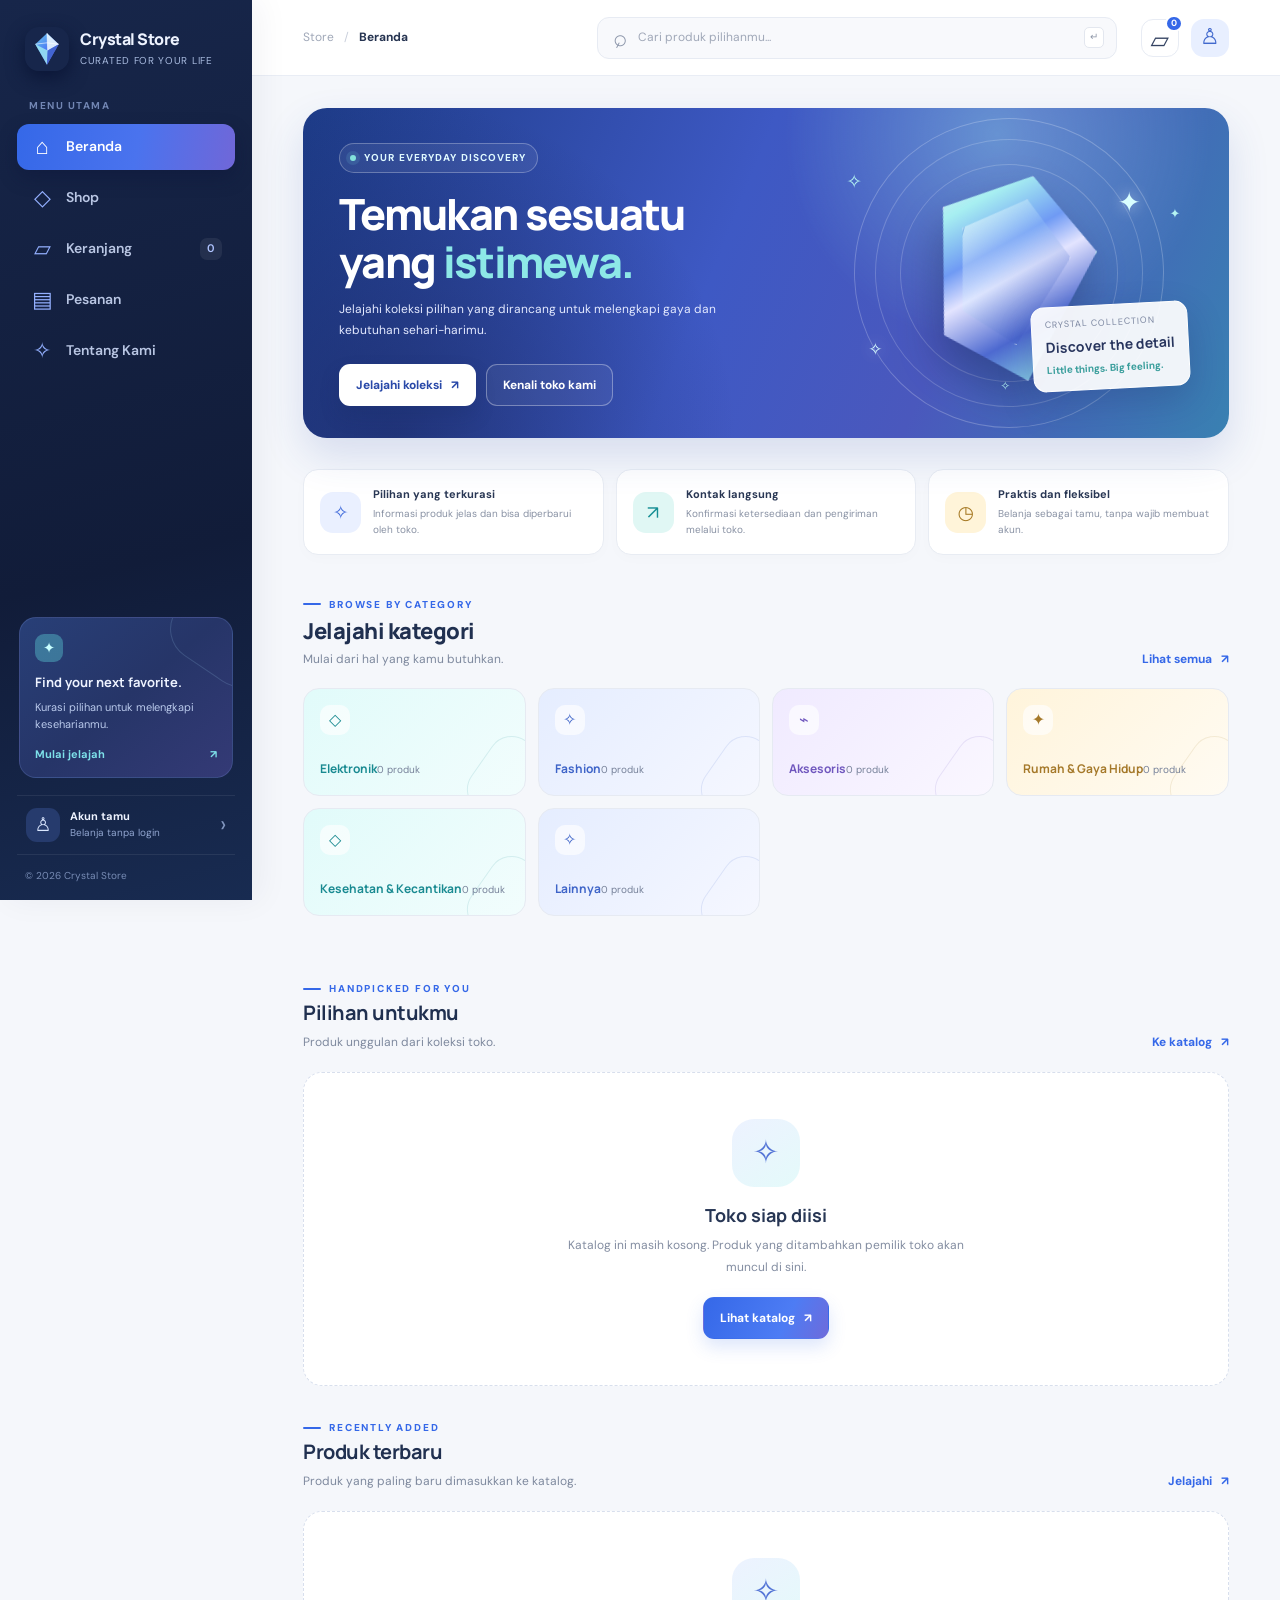
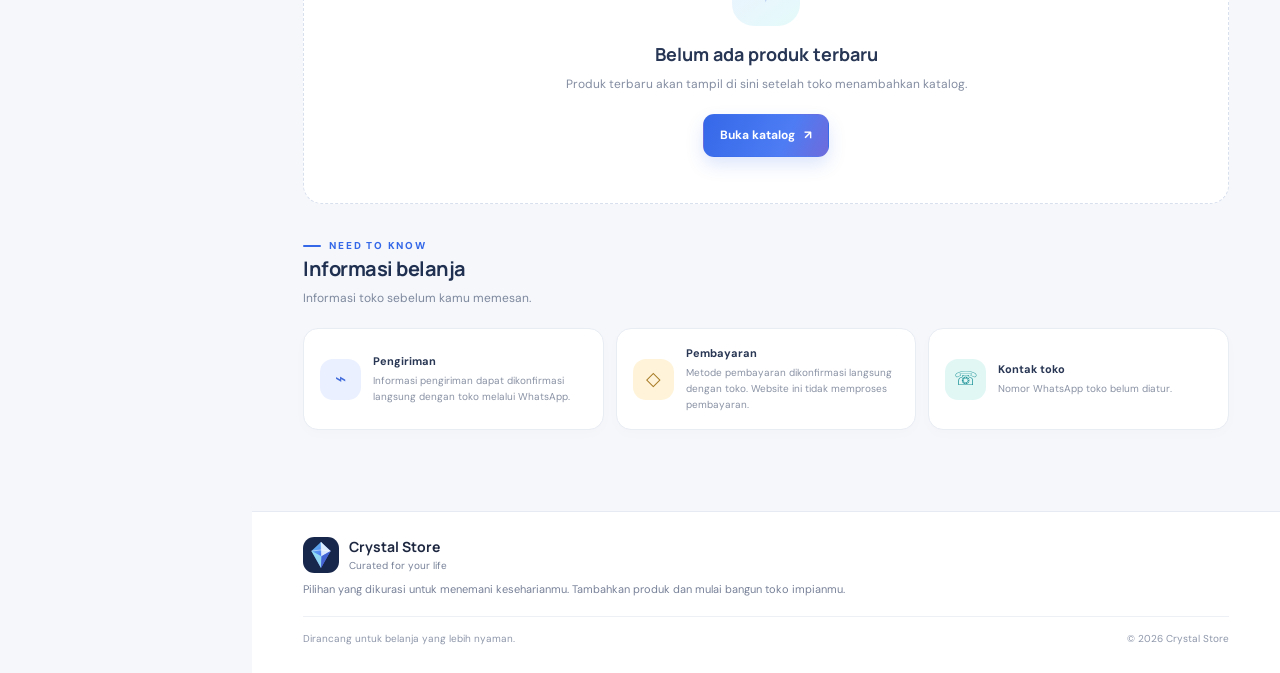
==== commit 1e1f76e5: "Replace with Crystal Store static site" ====
--- a/index.html
+++ b/index.html
@@ -3,69 +3,69 @@
 <head>
   <meta charset="utf-8">
   <meta name="viewport" content="width=device-width, initial-scale=1">
-  <meta name="theme-color" content="#111b45">
-  <meta name="description" content="Sky Shop — belanja lebih cerdas, pilihanmu lebih luas.">
-  <title>Sky Shop — Belanja Pilihanmu</title>
-  <link rel="preconnect" href="https://fonts.googleapis.com">
-  <link rel="preconnect" href="https://fonts.gstatic.com" crossorigin>
-  <link href="https://fonts.googleapis.com/css2?family=DM+Sans:wght@400;500;600;700&family=Manrope:wght@400;500;600;700;800&display=swap" rel="stylesheet">
+  <meta name="theme-color" content="#111d3b">
+  <meta name="description" content="Crystal Store — temukan pilihan produk yang sesuai dengan kebutuhanmu.">
+  <title>Crystal Store — Belanja dengan Gaya</title>
+  <link rel="icon" href="assets/images/crystal-mark.svg" type="image/svg+xml">
   <link rel="stylesheet" href="css/style.css">
   <script defer src="js/storage.js"></script>
   <script defer src="js/products.js"></script>
   <script defer src="js/cart.js"></script>
   <script defer src="js/orders.js"></script>
-  <script defer src="js/admin.js"></script>
   <script defer src="js/app.js"></script>
 </head>
-<body>
+<body class="storefront">
   <div class="mobile-scrim" id="mobileScrim"></div>
   <aside class="sidebar" id="sidebar" aria-label="Navigasi utama">
-    <a class="brand" href="#home" aria-label="Sky Shop beranda">
-      <span class="brand-mark"><svg viewBox="0 0 48 48" aria-hidden="true"><path d="M8 30.5c-4.5-1-5-8.3 1-9.6 1.1-7.7 10.6-10.4 15-4.7 4.6-7.4 17.2-3.2 16.3 5.2 6.2 1.8 5 9.7-.7 9.7H8Z" fill="currentColor"/><path d="m15 32 4.4 7h10.2l4.4-7" fill="none" stroke="#8ff4ff" stroke-width="3" stroke-linecap="round" stroke-linejoin="round"/></svg></span>
-      <span class="brand-copy"><strong data-store-name>Sky Shop</strong><small>SHOP • SMART • SIMPLE</small></span>
+    <a class="brand-lockup" href="#home" aria-label="Crystal Store beranda">
+      <img src="assets/images/crystal-mark.svg" alt="" class="brand-mark">
+      <span class="brand-copy"><strong id="brandNameSide">Crystal Store</strong><small id="brandTaglineSide">Curated for your life</small></span>
     </a>
     <div class="sidebar-caption">MENU UTAMA</div>
-    <nav class="nav-list" id="primaryNav">
-      <a href="#home" class="nav-link" data-route="home"><span class="nav-icon">⌂</span><span>Beranda</span></a>
-      <a href="#shop" class="nav-link" data-route="shop"><span class="nav-icon">▦</span><span>Shop / Katalog</span></a>
-      <a href="#cart" class="nav-link" data-route="cart"><span class="nav-icon">♧</span><span>Keranjang</span><span class="nav-count" id="cartBadge">0</span></a>
-      <a href="#orders" class="nav-link" data-route="orders"><span class="nav-icon">▤</span><span>Pesanan</span></a>
-      <a href="#about" class="nav-link" data-route="about"><span class="nav-icon">✦</span><span>Tentang Kami</span></a>
+    <nav class="main-nav" id="mainNav">
+      <a href="#home" data-route="home" class="nav-link is-active"><span class="nav-icon">⌂</span><span>Beranda</span></a>
+      <a href="#shop" data-route="shop" class="nav-link"><span class="nav-icon">◇</span><span>Shop</span><span class="nav-count" id="shopCount"></span></a>
+      <a href="#cart" data-route="cart" class="nav-link"><span class="nav-icon">▱</span><span>Keranjang</span><span class="nav-count cart-count" id="cartCount">0</span></a>
+      <a href="#orders" data-route="orders" class="nav-link"><span class="nav-icon">▤</span><span>Pesanan</span></a>
+      <a href="#about" data-route="about" class="nav-link"><span class="nav-icon">✧</span><span>Tentang Kami</span></a>
     </nav>
-    <div class="sidebar-caption sidebar-caption-lower">AKUN & PENGELOLAAN</div>
-    <nav class="nav-list">
-      <a href="#admin" class="nav-link" data-route="admin"><span class="nav-icon">▣</span><span>Dashboard Admin</span><span class="admin-dot"></span></a>
-      <a href="#account" class="nav-link" data-route="account"><span class="nav-icon">♙</span><span id="accountNavText">Login / Registrasi</span></a>
-    </nav>
-    <div class="sidebar-spacer"></div>
-    <div class="sidebar-promo">
-      <div class="promo-orbit orbit-one"></div><div class="promo-orbit orbit-two"></div>
-      <span class="promo-kicker">YOUR SPACE TO SHOP</span>
-      <strong>Temukan pilihan<br>yang pas untukmu.</strong>
-      <a href="#shop">Jelajahi katalog <span>↗</span></a>
+    <div class="sidebar-bottom">
+      <div class="sidebar-note">
+        <span class="note-gem">✦</span>
+        <strong>Find your next favorite.</strong>
+        <p>Kurasi pilihan untuk melengkapi keseharianmu.</p>
+        <a href="#shop" class="note-link">Mulai jelajah <span>↗</span></a>
+      </div>
+      <a class="account-link" href="#account" data-route="account"><span class="account-avatar">♙</span><span><b id="accountLabel">Akun tamu</b><small id="accountSubLabel">Belanja tanpa login</small></span><span class="account-chevron">›</span></a>
+      <div class="sidebar-foot">© <span data-year></span> <span id="footerBrandMini">Crystal Store</span></div>
     </div>
-    <div class="sidebar-bottom"><span class="status-pulse"></span><span>Mode website statis</span><span class="version-tag">v1.0</span></div>
   </aside>
 
   <div class="app-shell">
     <header class="topbar">
-      <div class="topbar-left">
-        <button class="icon-button mobile-menu" id="mobileMenuButton" aria-label="Buka navigasi" aria-expanded="false"><span></span><span></span><span></span></button>
-        <button class="icon-button collapse-button" id="collapseSidebar" aria-label="Ciutkan sidebar" title="Ciutkan sidebar">⇤</button>
-        <div class="breadcrumb"><span>Sky Shop</span><span class="crumb-slash">/</span><strong id="pageTitle">Beranda</strong></div>
-      </div>
-      <div class="topbar-actions">
-        <form id="globalSearchForm" class="top-search" role="search"><span>⌕</span><input id="globalSearch" type="search" placeholder="Cari produk yang kamu suka…" aria-label="Cari produk"><kbd>Enter</kbd></form>
-        <button class="icon-button top-cart" id="topCartButton" aria-label="Buka keranjang" title="Keranjang">♧<i id="topCartBadge">0</i></button>
-        <button class="profile-chip" id="profileButton" title="Akun"><span class="profile-avatar" id="profileAvatar">S</span><span class="profile-label"><strong id="profileName">Pengunjung</strong><small id="profileSub">Belanja sebagai tamu</small></span><span class="profile-chevron">⌄</span></button>
+      <button class="icon-button menu-toggle" id="menuToggle" aria-label="Buka navigasi" aria-expanded="false"><span></span><span></span><span></span></button>
+      <div class="breadcrumb"><span>Store</span><i>/</i><strong id="pageCrumb">Beranda</strong></div>
+      <form class="top-search" id="globalSearchForm" role="search">
+        <span class="search-symbol">⌕</span>
+        <input id="globalSearch" type="search" placeholder="Cari produk pilihanmu..." aria-label="Cari produk">
+        <kbd>↵</kbd>
+      </form>
+      <div class="top-actions">
+        <button class="icon-button top-cart" id="topCartButton" aria-label="Buka keranjang">▱<span class="top-cart-dot" id="topCartDot">0</span></button>
+        <a class="top-avatar" href="#account" aria-label="Akun">♙</a>
       </div>
     </header>
-    <main id="mainContent" tabindex="-1" aria-live="polite"></main>
-    <footer class="site-footer"><span>© <span id="currentYear"></span> <strong data-store-name>Sky Shop</strong>. Dibuat dengan perhatian.</span><span><span class="footer-dot"></span> Website statis · Data tersimpan di browser</span></footer>
+    <main id="appMain" class="main-content" tabindex="-1">
+      <div class="boot-skeleton" aria-label="Memuat toko"><span></span><span></span><span></span></div>
+    </main>
+    <footer class="site-footer" id="siteFooter">
+      <div class="footer-brand"><img src="assets/images/crystal-mark.svg" alt=""/><div><strong id="footerBrand">Crystal Store</strong><small id="footerTagline">Curated for your life</small></div></div>
+      <p id="footerDescription">Pilihan yang dikurasi untuk menemani keseharianmu.</p>
+      <div class="footer-meta"><span>Dirancang untuk belanja yang lebih nyaman.</span><span>© <span data-year></span> <span id="footerBrandBottom">Crystal Store</span></span></div>
+    </footer>
   </div>
 
-  <div id="modalRoot"></div>
-  <div id="toastRegion" class="toast-region" aria-live="polite" aria-atomic="true"></div>
-  <noscript><div class="noscript-warning">Sky Shop membutuhkan JavaScript agar fitur katalog, keranjang, dan pengaturan berfungsi.</div></noscript>
+  <div class="toast-region" id="toastRegion" aria-live="polite" aria-atomic="true"></div>
+  <dialog class="modal" id="globalModal" aria-labelledby="modalTitle"><div class="modal-inner"><button class="modal-close" type="button" data-modal-close aria-label="Tutup dialog">×</button><div id="modalBody"></div></div></dialog>
 </body>
 </html>
--- a/css/style.css
+++ b/css/style.css
@@ -1,21 +1,14 @@
-:root{--navy:#111b45;--navy-2:#19275c;--blue:#315df4;--blue-2:#5279ff;--cyan:#55dcea;--turq:#35c7bd;--indigo:#6559e9;--purple:#8172ff;--amber:#ffbd59;--ink:#1d2949;--muted:#74809b;--line:#e7ebf4;--paper:#f5f7fc;--white:#fff;--success:#188e73;--danger:#d94e6b;--shadow:0 16px 44px rgba(28,48,102,.09);--shadow-sm:0 7px 22px rgba(28,48,102,.07);--radius:20px;--sidebar-width:258px;--font:'DM Sans',system-ui,-apple-system,sans-serif;--display:'Manrope','DM Sans',system-ui,sans-serif}*{box-sizing:border-box}html{scroll-behavior:smooth}body{margin:0;background:var(--paper);color:var(--ink);font-family:var(--font);font-size:14px;line-height:1.55;-webkit-font-smoothing:antialiased}button,input,select,textarea{font:inherit}button,a{-webkit-tap-highlight-color:transparent}button{cursor:pointer}a{color:inherit;text-decoration:none}button:focus-visible,a:focus-visible,input:focus-visible,select:focus-visible,textarea:focus-visible{outline:3px solid rgba(49,93,244,.28);outline-offset:2px}button:disabled{opacity:.46;cursor:not-allowed}.sidebar{position:fixed;inset:0 auto 0 0;width:var(--sidebar-width);z-index:30;display:flex;flex-direction:column;overflow-y:auto;padding:27px 16px 17px;background:radial-gradient(ellipse at 0 0,rgba(70,108,255,.21),transparent 35%),linear-gradient(165deg,#111a43 0%,#152452 48%,#101a3e 100%);color:#e9f0ff;transition:width .25s ease,transform .25s ease;box-shadow:7px 0 30px rgba(17,27,69,.08)}.brand{display:flex;gap:11px;align-items:center;padding:0 10px 31px}.brand-mark{display:grid;place-items:center;width:42px;height:42px;flex:0 0 42px;border-radius:14px;color:white;background:linear-gradient(135deg,#5579ff,#39d4e9);box-shadow:0 8px 22px rgba(54,133,245,.3)}.brand-mark svg{width:31px;height:31px}.brand-copy{display:flex;flex-direction:column;line-height:1.25;min-width:0}.brand-copy strong{font:800 19px var(--display);letter-spacing:-.6px;color:#fff}.brand-copy small{margin-top:5px;font-size:8px;letter-spacing:1.55px;color:#8fa8df;font-weight:700}.sidebar-caption{padding:0 12px;margin:0 0 10px;color:#8092c1;font-size:9px;letter-spacing:1.55px;font-weight:800}.nav-list{display:grid;gap:5px}.nav-link{position:relative;display:flex;gap:12px;align-items:center;min-height:46px;padding:0 12px;border-radius:12px;color:#b8c4e2;font-size:12.5px;font-weight:600;transition:background .2s,color .2s,transform .2s}.nav-link:hover{background:rgba(255,255,255,.075);color:white;transform:translateX(2px)}.nav-link.active{background:linear-gradient(100deg,rgba(69,112,255,.33),rgba(55,207,223,.1));color:white;box-shadow:inset 3px 0 #55dcea,inset 0 0 0 1px rgba(116,168,255,.12)}.nav-icon{display:grid;place-items:center;width:22px;flex:0 0 22px;font-size:20px;line-height:1;color:#8fa8df}.nav-link.active .nav-icon{color:#6fe6f1}.nav-count{display:grid;place-items:center;margin-left:auto;min-width:21px;height:21px;padding:0 5px;border-radius:7px;background:rgba(95,138,255,.19);color:#bceeff;font-size:10px;font-weight:800}.admin-dot{margin-left:auto;width:6px;height:6px;background:#f7bd5b;border-radius:50%;box-shadow:0 0 0 4px rgba(247,189,91,.1)}.sidebar-caption-lower{margin-top:29px}.sidebar-spacer{min-height:25px;flex:1}.sidebar-promo{position:relative;overflow:hidden;isolation:isolate;margin:22px 2px 15px;padding:18px 15px 16px;border:1px solid rgba(125,166,255,.2);border-radius:17px;background:linear-gradient(145deg,rgba(50,84,174,.6),rgba(35,58,112,.48));}.promo-orbit{position:absolute;z-index:-1;border:1px solid rgba(95,219,245,.25);border-radius:50%}.orbit-one{width:94px;height:94px;right:-25px;top:-26px}.orbit-two{width:140px;height:140px;right:-42px;top:-51px}.promo-kicker{display:block;color:#74e8f4;letter-spacing:1.2px;font-size:8px;font-weight:800}.sidebar-promo strong{display:block;margin:8px 0 13px;color:#fff;font:750 14px/1.55 var(--display)}.sidebar-promo a{font-size:10px;font-weight:700;color:#c2d6ff}.sidebar-promo a span{margin-left:5px;color:#65e6f1}.sidebar-bottom{display:flex;align-items:center;gap:7px;padding:14px 10px 0;border-top:1px solid rgba(207,220,255,.1);font-size:9px;color:#92a4d0}.status-pulse,.footer-dot{display:inline-block;width:6px;height:6px;border-radius:50%;background:#55d8bc;box-shadow:0 0 0 3px rgba(85,216,188,.12)}.version-tag{margin-left:auto;border:1px solid rgba(188,207,255,.13);padding:2px 6px;border-radius:5px;color:#9fb1d7;font-size:8px}.app-shell{min-height:100vh;margin-left:var(--sidebar-width);display:flex;flex-direction:column;transition:margin-left .25s ease}.topbar{height:78px;position:sticky;top:0;z-index:20;display:flex;align-items:center;justify-content:space-between;gap:20px;padding:0 37px;background:rgba(255,255,255,.88);border-bottom:1px solid rgba(226,232,245,.9);backdrop-filter:blur(18px)}.topbar-left,.topbar-actions{display:flex;align-items:center;gap:15px;min-width:0}.breadcrumb{display:flex;align-items:center;gap:10px;white-space:nowrap;font-size:11px;color:#9aa4ba}.breadcrumb strong{color:#273453;font-size:12px;font-weight:800}.crumb-slash{color:#d0d6e4}.icon-button{position:relative;display:grid;place-items:center;border:1px solid #e7ebf5;border-radius:12px;background:#fff;width:39px;height:39px;color:#526182;font-size:18px;transition:transform .2s,background .2s,border .2s}.icon-button:hover{transform:translateY(-1px);background:#f4f7ff;border-color:#d9e2ff}.mobile-menu{display:none;gap:4px;align-content:center}.mobile-menu span{width:16px;height:2px;border-radius:4px;background:#526182}.top-search{width:min(29vw,330px);height:40px;display:flex;align-items:center;gap:9px;padding:0 11px;background:#f7f9fd;border:1px solid #edf0f7;border-radius:12px;color:#8190ab}.top-search>span{font-size:23px;line-height:1}.top-search input{min-width:0;width:100%;border:0;outline:0;background:transparent;color:var(--ink);font-size:11px}.top-search input::placeholder{color:#98a3b8}.top-search kbd{white-space:nowrap;padding:3px 5px;border:1px solid #e3e8f2;border-radius:5px;background:white;color:#a0a9bb;font-size:9px}.top-cart{font-size:20px}.top-cart i{position:absolute;right:-5px;top:-5px;min-width:17px;height:17px;display:grid;place-items:center;padding:0 4px;border:2px solid white;border-radius:8px;background:var(--blue);color:white;font:800 9px var(--font);font-style:normal}.profile-chip{display:flex;align-items:center;gap:9px;padding:4px 0 4px 3px;border:0;background:transparent;text-align:left}.profile-avatar{display:grid;place-items:center;width:36px;height:36px;border-radius:12px;background:linear-gradient(135deg,#d9e5ff,#d5fbff);color:#3158c9;font:800 12px var(--display)}.profile-label{display:flex;flex-direction:column;line-height:1.3}.profile-label strong{font-size:10.5px;color:#263452}.profile-label small{margin-top:4px;color:#9aa5ba;font-size:9px}.profile-chevron{font-size:15px;color:#9aa5ba;margin-left:2px}#mainContent{width:100%;max-width:1660px;margin:0 auto;padding:32px 37px 46px;flex:1}.site-footer{display:flex;justify-content:space-between;gap:12px;padding:16px 37px 23px;border-top:1px solid #e7ebf3;color:#9aa4b8;font-size:9.5px}.site-footer strong{color:#66718c}.site-footer>span:last-child{display:flex;align-items:center;gap:8px}.mobile-scrim{display:none}.noscript-warning{position:fixed;z-index:100;inset:15px 15px auto;padding:15px;background:#fff0f1;border:1px solid #e7a3ae;border-radius:12px;color:#932c42}
-/* Common content */
-.page-intro{display:flex;align-items:flex-end;justify-content:space-between;gap:15px;margin-bottom:24px}.eyebrow{display:inline-flex;align-items:center;gap:7px;color:#5371dc;font-size:9px;font-weight:800;letter-spacing:1.5px;text-transform:uppercase}.eyebrow:before{content:"";width:15px;height:2px;border-radius:4px;background:linear-gradient(90deg,var(--blue),var(--cyan))}.page-title{margin:7px 0 5px;font:800 clamp(24px,2.4vw,34px)/1.2 var(--display);letter-spacing:-1.1px;color:#1d2b4c}.page-description{margin:0;color:#8390a9;font-size:12px;max-width:660px}.section-heading{display:flex;align-items:flex-end;justify-content:space-between;gap:14px;margin:28px 0 15px}.section-heading h2{margin:0;font:800 18px var(--display);letter-spacing:-.45px;color:#1d2b4c}.section-heading p{margin:5px 0 0;font-size:11px;color:#8a96ac}.text-link{display:inline-flex;align-items:center;gap:7px;color:#3b60e7;font-size:11px;font-weight:800}.text-link:hover{gap:10px}.primary-btn,.secondary-btn,.soft-btn,.danger-btn{display:inline-flex;align-items:center;justify-content:center;gap:9px;min-height:41px;padding:0 16px;border:1px solid transparent;border-radius:11px;font-size:11px;font-weight:800;transition:transform .18s,box-shadow .18s,background .18s,border-color .18s}.primary-btn{color:white;background:linear-gradient(105deg,#365eea,#476bf8 58%,#318eda);box-shadow:0 7px 16px rgba(60,99,241,.2)}.primary-btn:hover{transform:translateY(-2px);box-shadow:0 10px 23px rgba(60,99,241,.28)}.secondary-btn{background:white;color:#4056a1;border-color:#e0e6f5}.secondary-btn:hover,.soft-btn:hover{background:#eff4ff;border-color:#d9e2ff}.soft-btn{background:#edf2ff;color:#395ce0}.danger-btn{background:#fff0f2;color:#c8425b;border-color:#f8dbe1}.small-btn{min-height:33px;padding:0 10px;font-size:10px;border-radius:9px}.full-width{width:100%}.field{display:grid;gap:6px;min-width:0}.field label,.field-label{font-size:10px;font-weight:800;color:#596581}.field input,.field select,.field textarea,.control-input{width:100%;min-width:0;min-height:41px;padding:10px 12px;border:1px solid #e1e7f2;border-radius:10px;outline:0;background:#fff;color:#273653;font-size:11px;transition:border .2s,box-shadow .2s}.field textarea{min-height:86px;resize:vertical}.field input:focus,.field select:focus,.field textarea:focus{border-color:#8ba3ff;box-shadow:0 0 0 3px rgba(71,104,242,.1)}.field input::placeholder,.field textarea::placeholder{color:#adb6c7}.field-hint{font-size:9px;color:#8b97ad}.form-grid{display:grid;grid-template-columns:repeat(2,minmax(0,1fr));gap:14px}.span-2{grid-column:1/-1}.divider{height:1px;background:#edf0f7;margin:19px 0}.surface{background:#fff;border:1px solid #e8edf6;border-radius:var(--radius);box-shadow:var(--shadow-sm)}.muted{color:#8b97ac}.badge{display:inline-flex;align-items:center;gap:5px;padding:5px 8px;border-radius:7px;background:#eef2ff;color:#4b5fd0;font-size:9px;font-weight:800;line-height:1.1}.badge.cyan{background:#e7fbfd;color:#16869b}.badge.green{background:#e6f8f1;color:#148467}.badge.amber{background:#fff3df;color:#a56811}.badge.red{background:#fff0f3;color:#c3415a}.empty-state{display:grid;justify-items:center;text-align:center;padding:44px 22px;background:linear-gradient(145deg,#fff,#f9fbff);border:1px dashed #dce4f3;border-radius:18px}.empty-icon{display:grid;place-items:center;width:58px;height:58px;margin-bottom:12px;border-radius:19px;background:linear-gradient(145deg,#e8edff,#e6fbff);color:#4268e9;font-size:26px}.empty-state h3{margin:0;font:800 16px var(--display);color:#253454}.empty-state p{max-width:380px;margin:7px 0 16px;color:#8a96ad;font-size:11px}.pill-row{display:flex;flex-wrap:wrap;gap:8px}.category-pill{display:inline-flex;align-items:center;gap:8px;padding:10px 13px;border:1px solid #e4eaf5;border-radius:12px;background:#fff;color:#65728d;font-size:10.5px;font-weight:700;transition:.2s}.category-pill:hover,.category-pill.active{border-color:#b9c8ff;background:#eef2ff;color:#385ae1}.category-swatch{width:8px;height:8px;border-radius:3px;background:var(--swatch,#5674f3)}.notice{display:flex;gap:11px;align-items:flex-start;padding:13px 15px;border:1px solid #d8e7ff;border-radius:12px;background:#f0f6ff;color:#49628b;font-size:10px}.notice strong{color:#2e4ca8}.notice.warn{border-color:#f3dfb6;background:#fff9ed;color:#87611b}.notice-icon{font-size:17px;line-height:1.1}.inline-actions{display:flex;gap:8px;align-items:center;flex-wrap:wrap}.table-wrap{overflow:auto;border:1px solid #e8edf5;border-radius:14px}table{width:100%;border-collapse:collapse;white-space:nowrap}th,td{padding:12px 14px;border-bottom:1px solid #edf0f6;text-align:left;font-size:10px}th{background:#f8faff;color:#7d8aa4;font-size:9px;letter-spacing:.65px;text-transform:uppercase}td{color:#475574}tbody tr:last-child td{border-bottom:0}.table-product{display:flex;align-items:center;gap:10px}.table-thumb{width:38px;height:38px;border-radius:9px;object-fit:cover;background:#eef3ff}.table-product strong{display:block;color:#273653;font-size:10.5px}.table-product small{display:block;margin-top:2px;color:#919cb1;font-size:9px}.currency{font-variant-numeric:tabular-nums;font-weight:800;color:#253457}.status-pill{display:inline-flex;padding:5px 8px;border-radius:7px;background:#edf2ff;color:#4e62d4;font-size:9px;font-weight:800}.status-pill[data-status="Menunggu konfirmasi"]{background:#fff3dc;color:#a66d12}.status-pill[data-status="Diproses"]{background:#eaf0ff;color:#4364df}.status-pill[data-status="Dikirim"]{background:#e7fafd;color:#14869a}.status-pill[data-status="Selesai"]{background:#e5f8ef;color:#158466}.status-pill[data-status="Dibatalkan"]{background:#fff0f2;color:#bf4059}
-/* Home */
-.hero{position:relative;overflow:hidden;isolation:isolate;display:grid;grid-template-columns:minmax(0,1.05fr) minmax(260px,.95fr);min-height:306px;padding:37px 39px;border-radius:25px;background:radial-gradient(ellipse at 75% 17%,rgba(105,231,255,.46),transparent 27%),radial-gradient(ellipse at 89% 96%,rgba(139,101,255,.48),transparent 39%),linear-gradient(112deg,#243fc1 0%,#3c58e9 42%,#2868d9 72%,#27abc3 110%);color:white;box-shadow:0 18px 40px rgba(49,86,217,.22)}.hero:before{content:"";position:absolute;z-index:-1;inset:0;background:linear-gradient(120deg,transparent 44%,rgba(255,255,255,.09) 44.2%,transparent 44.5%),radial-gradient(circle at 62% 20%,rgba(255,255,255,.15) 0 1px,transparent 2px);background-size:auto,24px 24px;mask-image:linear-gradient(90deg,black,transparent)}.hero:after{content:"";position:absolute;z-index:-1;right:7%;top:-110px;width:320px;height:320px;border:1px solid rgba(255,255,255,.2);border-radius:50%;box-shadow:0 0 0 30px rgba(255,255,255,.035),0 0 0 65px rgba(255,255,255,.028)}.hero-copy{position:relative;z-index:2;align-self:center;max-width:520px}.hero-kicker{display:inline-flex;align-items:center;gap:7px;padding:6px 10px;border:1px solid rgba(255,255,255,.24);border-radius:8px;background:rgba(16,30,105,.18);font-size:9px;font-weight:800;letter-spacing:1px;text-transform:uppercase}.hero-kicker span{width:6px;height:6px;border-radius:50%;background:#8df3ff;box-shadow:0 0 8px #8df3ff}.hero h1{margin:17px 0 12px;max-width:490px;font:800 clamp(27px,3.4vw,42px)/1.13 var(--display);letter-spacing:-1.8px}.hero h1 em{font-style:normal;color:#9cf4ff}.hero p{max-width:430px;margin:0;color:rgba(255,255,255,.78);font-size:11.5px;line-height:1.8}.hero-actions{display:flex;align-items:center;gap:10px;flex-wrap:wrap;margin-top:23px}.hero .primary-btn{color:#193677;background:#fff;box-shadow:0 8px 20px rgba(9,22,83,.17)}.hero .secondary-btn{color:white;background:rgba(255,255,255,.1);border-color:rgba(255,255,255,.27)}.hero-art{position:relative;min-height:210px;align-self:stretch}.hero-art .orb{position:absolute;width:190px;height:190px;right:6%;top:50%;transform:translateY(-50%);border-radius:50%;background:linear-gradient(145deg,rgba(205,251,255,.22),rgba(255,255,255,.015));border:1px solid rgba(255,255,255,.4);box-shadow:inset 0 0 35px rgba(255,255,255,.17),0 14px 50px rgba(12,34,115,.15)}.hero-art .orb:before,.hero-art .orb:after{content:"";position:absolute;border:1px solid rgba(255,255,255,.26);border-radius:50%;inset:20px -10px;transform:rotate(34deg)}.hero-art .orb:after{inset:-12px 22px;transform:rotate(-34deg)}.hero-cube{position:absolute;width:108px;height:108px;right:21%;top:50%;transform:translateY(-50%) rotate(-12deg);display:grid;place-items:center;border:1px solid rgba(255,255,255,.65);border-radius:28px;background:linear-gradient(140deg,rgba(255,255,255,.49),rgba(178,238,255,.14));box-shadow:inset 0 0 25px rgba(255,255,255,.26),0 18px 35px rgba(21,36,123,.25);backdrop-filter:blur(7px)}.hero-cube svg{width:72px;height:72px;filter:drop-shadow(0 5px 12px rgba(13,39,115,.25))}.floating-chip{position:absolute;display:flex;align-items:center;gap:8px;padding:9px 11px;border:1px solid rgba(255,255,255,.42);border-radius:12px;background:rgba(255,255,255,.16);backdrop-filter:blur(15px);box-shadow:0 10px 22px rgba(15,35,117,.12);font-size:9px;font-weight:800}.floating-chip span{display:grid;place-items:center;width:24px;height:24px;border-radius:8px;background:#fff;color:#4567ed;font-size:13px}.chip-top{top:15%;right:0}.chip-bottom{bottom:11%;left:2%}.home-metrics{display:grid;grid-template-columns:repeat(4,minmax(0,1fr));gap:13px;margin:19px 0 26px}.metric-card{display:flex;align-items:center;gap:12px;min-width:0;padding:15px;border:1px solid #e8edf6;border-radius:15px;background:#fff;box-shadow:0 5px 16px rgba(28,48,102,.035)}.metric-icon{display:grid;place-items:center;width:38px;height:38px;flex:0 0 38px;border-radius:12px;background:var(--metric-bg,#edf1ff);color:var(--metric-color,#4268ed);font-size:18px}.metric-copy{min-width:0}.metric-copy small{display:block;color:#8a96ac;font-size:9px;font-weight:600}.metric-copy strong{display:block;margin-top:3px;color:#253454;font:800 17px var(--display);letter-spacing:-.45px}.metric-copy em{font-style:normal;font-size:9px;font-weight:600;color:#8c98ad}.category-grid{display:grid;grid-template-columns:repeat(4,minmax(0,1fr));gap:12px}.category-card{position:relative;overflow:hidden;display:flex;align-items:center;gap:12px;min-height:88px;padding:14px;border:1px solid #e9edf6;border-radius:16px;background:#fff;text-align:left;transition:transform .22s,box-shadow .22s,border .22s}.category-card:hover{transform:translateY(-3px);box-shadow:var(--shadow-sm);border-color:#ccd9ff}.category-icon{display:grid;place-items:center;width:47px;height:47px;flex:0 0 47px;border-radius:14px;background:var(--cat-bg,#edf0ff);color:var(--cat-color,#5268e8);font-size:21px}.category-card strong{display:block;font-size:11px;color:#2c3957}.category-card small{display:block;margin-top:4px;color:#98a3b7;font-size:9px}.category-arrow{margin-left:auto;color:#a0abc0}.product-grid{display:grid;grid-template-columns:repeat(4,minmax(0,1fr));gap:15px}.product-card{overflow:hidden;min-width:0;border:1px solid #e8edf5;border-radius:16px;background:#fff;box-shadow:0 5px 17px rgba(25,44,92,.035);transition:transform .22s,box-shadow .22s,border .22s}.product-card:hover{transform:translateY(-4px);border-color:#d6dfff;box-shadow:0 15px 30px rgba(31,57,120,.09)}.product-visual{position:relative;display:grid;place-items:center;aspect-ratio:1.17;background:linear-gradient(140deg,#eef3ff,#f2fdff);overflow:hidden}.product-visual img{width:100%;height:100%;object-fit:cover;transition:transform .4s}.product-card:hover .product-visual img{transform:scale(1.04)}.product-visual .product-fallback{font-size:45px;opacity:.72}.product-badge{position:absolute;top:10px;left:10px;padding:5px 7px;border-radius:6px;background:#fff;color:#5266d8;font-size:8px;font-weight:800;box-shadow:0 3px 10px #273a7210}.product-badge.featured{background:#fff2dc;color:#a66a0d}.stock-badge{position:absolute;right:9px;bottom:9px;padding:4px 6px;border-radius:5px;background:rgba(17,27,69,.75);color:#fff;font-size:8px;font-weight:700}.product-info{padding:13px}.product-category{color:#7282a2;font-size:9px;font-weight:700}.product-info h3{margin:5px 0 6px;font:800 12px/1.4 var(--display);color:#253453;white-space:nowrap;overflow:hidden;text-overflow:ellipsis}.product-info p{height:31px;overflow:hidden;margin:0;color:#929db1;font-size:9.5px;line-height:1.6}.product-price-row{display:flex;align-items:center;justify-content:space-between;gap:7px;margin-top:12px}.product-price{font:800 13px var(--display);color:#3156d8}.product-actions{display:flex;gap:7px;margin-top:11px}.product-actions button{min-width:0;flex:1}.service-grid{display:grid;grid-template-columns:repeat(3,minmax(0,1fr));gap:13px;margin-top:19px}.service-card{display:flex;gap:12px;padding:17px;border:1px solid #e9edf5;border-radius:15px;background:white}.service-icon{display:grid;place-items:center;width:39px;height:39px;flex:0 0 39px;border-radius:12px;background:#edf2ff;color:#4267ed;font-size:18px}.service-card strong{display:block;font-size:11px;color:#293656}.service-card p{margin:5px 0 0;color:#8b97ab;font-size:9.5px;line-height:1.65}
-/* Catalog and content pages */
-.catalog-toolbar{display:flex;align-items:center;justify-content:space-between;gap:12px;padding:13px;border:1px solid #e7ecf5;border-radius:14px;background:#fff;margin-bottom:17px}.catalog-search{display:flex;align-items:center;gap:8px;min-width:200px;max-width:350px;flex:1;border:1px solid #e6ebf4;border-radius:10px;padding:0 10px;height:38px;color:#8b98b1}.catalog-search input{width:100%;border:0;outline:0;background:transparent;color:#293756;font-size:10.5px}.toolbar-filters{display:flex;align-items:center;gap:8px;flex-wrap:wrap}.toolbar-filters select{height:38px;padding:0 10px;border:1px solid #e5eaf4;border-radius:10px;background:#fff;color:#63708c;font-size:10px;max-width:185px}.catalog-summary{display:flex;justify-content:space-between;align-items:center;gap:12px;margin:12px 1px 16px;color:#8793a9;font-size:10px}.product-layout{display:grid;grid-template-columns:repeat(4,minmax(0,1fr));gap:15px}.detail-layout{display:grid;grid-template-columns:minmax(0,1fr) minmax(0,1fr);gap:25px}.detail-image{display:grid;place-items:center;min-height:350px;overflow:hidden;border-radius:20px;background:linear-gradient(135deg,#e8efff,#e3fbfc)}.detail-image img{display:block;width:100%;height:100%;max-height:470px;object-fit:contain;mix-blend-mode:multiply}.detail-image .product-fallback{font-size:90px}.detail-copy{padding:9px 0}.detail-copy h1{margin:11px 0;font:800 clamp(25px,3vw,36px)/1.2 var(--display);letter-spacing:-1px}.detail-copy .detail-price{margin:15px 0;font:800 26px var(--display);color:#365ce3}.detail-copy .detail-description{white-space:pre-line;margin:12px 0 18px;color:#71809b;font-size:12px;line-height:1.9}.detail-meta{display:flex;flex-wrap:wrap;gap:8px;padding:13px 0;border-top:1px solid #edf0f6;border-bottom:1px solid #edf0f6}.quantity-control{display:inline-flex;align-items:center;overflow:hidden;height:39px;border:1px solid #e2e8f3;border-radius:10px;background:#fff}.quantity-control button{width:37px;height:100%;border:0;background:#f7f9ff;color:#4057ac;font-weight:800}.quantity-control input{width:42px;border:0;outline:0;text-align:center;font-size:11px;font-weight:800;color:#253454}.about-hero{position:relative;overflow:hidden;padding:36px;border-radius:22px;color:white;background:radial-gradient(ellipse at 95% 0,rgba(86,232,244,.34),transparent 33%),linear-gradient(120deg,#19285e,#334fce 68%,#317abf)}.about-hero h1{max-width:600px;margin:10px 0;font:800 clamp(27px,3vw,39px)/1.2 var(--display);letter-spacing:-1.3px}.about-hero p{max-width:630px;color:#d4e1ff;font-size:12px;line-height:1.8}.about-cards{display:grid;grid-template-columns:repeat(3,minmax(0,1fr));gap:14px;margin-top:17px}.about-card{padding:22px;border:1px solid #e7ecf5;border-radius:16px;background:#fff}.about-card .metric-icon{margin-bottom:15px}.about-card h3{margin:0;font:800 14px var(--display)}.about-card p{margin:8px 0 0;color:#8793a8;font-size:10.5px;line-height:1.8;white-space:pre-line}.about-contact{display:grid;grid-template-columns:1fr 1fr;gap:15px;margin-top:16px;padding:20px}.contact-line{display:flex;gap:12px;align-items:center;margin:10px 0}.contact-line .service-icon{flex:0 0 38px}.contact-line strong{display:block;font-size:10.5px}.contact-line small{display:block;margin-top:2px;color:#8d98ae;font-size:10px;overflow-wrap:anywhere}
-/* Cart, orders, account */
-.cart-layout{display:grid;grid-template-columns:minmax(0,1.55fr) minmax(270px,.75fr);align-items:start;gap:18px}.cart-list{display:grid;gap:11px}.cart-line{display:grid;grid-template-columns:82px minmax(0,1fr) auto;align-items:center;gap:15px;padding:13px;border:1px solid #e8edf5;border-radius:15px;background:#fff}.cart-line img,.cart-thumb-placeholder{display:grid;place-items:center;width:82px;height:82px;border-radius:11px;object-fit:cover;background:#eef3ff;font-size:30px}.cart-line-copy{min-width:0}.cart-line-copy .product-category{display:block}.cart-line-copy h3{margin:5px 0;font:800 12px var(--display);white-space:nowrap;overflow:hidden;text-overflow:ellipsis}.cart-line-copy .currency{font-size:12px;color:#365bdd}.cart-line-side{display:grid;justify-items:end;gap:9px}.cart-summary{padding:20px;position:sticky;top:95px}.cart-summary h2{margin:0 0 15px;font:800 16px var(--display)}.summary-row{display:flex;justify-content:space-between;gap:12px;margin:12px 0;color:#8792a8;font-size:10.5px}.summary-row strong{color:#344260}.summary-total{padding-top:14px;border-top:1px dashed #dce4f2;margin-top:15px;color:#273554}.summary-total strong{font:800 20px var(--display);color:#315be3}.local-note{margin:12px 0 0;padding:10px;border-radius:9px;background:#f6f8fd;color:#8b96aa;font-size:9px;line-height:1.7}.checkout-form{display:grid;gap:15px}.order-list{display:grid;gap:12px}.order-card{padding:18px;border:1px solid #e8edf5;border-radius:15px;background:#fff}.order-top{display:flex;justify-content:space-between;align-items:flex-start;gap:12px}.order-id{font:800 12px var(--display);color:#2b3a5e}.order-date{display:block;margin-top:4px;color:#98a3b7;font-size:9px}.order-items-preview{margin:15px 0;padding:12px 0;border-top:1px solid #edf0f6;border-bottom:1px solid #edf0f6;display:grid;gap:6px;color:#77849f;font-size:10px}.order-bottom{display:flex;justify-content:space-between;gap:12px;align-items:center}.order-total strong{display:block;color:#315be3;font:800 17px var(--display)}.order-total small{display:block;margin-top:3px;color:#9aa4b7;font-size:9px}.account-layout{display:grid;grid-template-columns:minmax(0,.95fr) minmax(0,1.05fr);gap:18px}.account-art{position:relative;overflow:hidden;isolation:isolate;display:flex;flex-direction:column;justify-content:space-between;min-height:400px;padding:31px;border-radius:22px;background:radial-gradient(ellipse at 83% 18%,rgba(114,231,253,.35),transparent 32%),linear-gradient(140deg,#172351,#273db1 61%,#306fc1);color:#fff}.account-art:after{content:"";position:absolute;z-index:-1;right:-60px;top:65px;width:280px;height:280px;border:1px solid rgba(255,255,255,.22);border-radius:50%;box-shadow:0 0 0 28px rgba(255,255,255,.04),0 0 0 57px rgba(255,255,255,.03)}.account-art h2{max-width:320px;margin:15px 0;font:800 32px/1.2 var(--display);letter-spacing:-1px}.account-art p{max-width:340px;color:#d3e1ff;font-size:11px;line-height:1.85}.account-art .brand-mark{background:rgba(255,255,255,.17);border:1px solid rgba(255,255,255,.25)}.account-form-card{padding:27px}.tab-switch{display:flex;gap:5px;padding:5px;border-radius:11px;background:#f1f4fb;margin-bottom:22px}.tab-switch button{flex:1;height:36px;border:0;border-radius:8px;background:transparent;color:#8793aa;font-size:11px;font-weight:800}.tab-switch button.active{background:#fff;color:#365be3;box-shadow:0 2px 8px rgba(32,47,95,.08)}
-/* Admin */
-.admin-heading{display:flex;align-items:center;justify-content:space-between;gap:12px;margin-bottom:21px}.admin-title-left{display:flex;align-items:center;gap:13px}.admin-crown{display:grid;place-items:center;width:47px;height:47px;border-radius:15px;background:linear-gradient(140deg,#1a2b64,#4164e6);color:#fff;font-size:21px;box-shadow:0 9px 20px #2a4bc32b}.admin-heading h1{margin:0;font:800 24px var(--display);letter-spacing:-.7px}.admin-heading p{margin:4px 0 0;color:#8a96aa;font-size:10.5px}.admin-tabs{display:flex;gap:5px;overflow:auto;padding:6px;border:1px solid #e6ebf4;border-radius:13px;background:#fff;margin-bottom:18px}.admin-tabs button{white-space:nowrap;display:flex;align-items:center;gap:8px;min-height:36px;padding:0 12px;border:0;border-radius:9px;background:transparent;color:#7d89a1;font-size:10px;font-weight:800}.admin-tabs button.active{background:#edf2ff;color:#365de0}.admin-panels{display:grid;gap:17px}.admin-stats{display:grid;grid-template-columns:repeat(4,minmax(0,1fr));gap:13px}.admin-stat{padding:16px;border:1px solid #e8edf5;border-radius:15px;background:#fff}.admin-stat .stat-top{display:flex;align-items:center;justify-content:space-between;gap:6px;color:#8794ac;font-size:9.5px}.admin-stat .stat-icon{display:grid;place-items:center;width:30px;height:30px;border-radius:10px;background:var(--metric-bg,#edf1ff);color:var(--metric-color,#4268ed);font-size:15px}.admin-stat strong{display:block;margin-top:11px;font:800 25px var(--display);letter-spacing:-.7px;color:#253454}.admin-stat small{display:block;margin-top:3px;color:#9aa5b8;font-size:9px}.admin-card{padding:20px;border:1px solid #e8edf5;border-radius:16px;background:#fff}.admin-card-head{display:flex;align-items:center;justify-content:space-between;gap:12px;margin-bottom:16px}.admin-card-head h2{margin:0;font:800 14px var(--display);color:#283755}.admin-card-head p{margin:4px 0 0;color:#8e99ad;font-size:9.5px}.admin-product-form{display:grid;gap:14px}.admin-inline-form{display:grid;grid-template-columns:repeat(3,minmax(0,1fr));gap:12px}.admin-content-grid{display:grid;grid-template-columns:minmax(0,1.15fr) minmax(0,.85fr);gap:17px;align-items:start}.image-preview{display:flex;gap:12px;align-items:center;min-width:0;padding:10px;border:1px dashed #dce4f1;border-radius:12px;background:#fafcff}.image-preview img{width:68px;height:68px;border-radius:9px;object-fit:cover;background:#eef2ff}.image-preview-copy{min-width:0}.image-preview-copy strong{display:block;font-size:10px}.image-preview-copy small{display:block;margin-top:4px;color:#8b97ac;font-size:9px;line-height:1.6}.settings-section-title{padding-bottom:10px;border-bottom:1px solid #edf0f6;margin-bottom:13px;font:800 12px var(--display);color:#3b4b6e}.toggle-row{display:flex;align-items:center;justify-content:space-between;gap:12px;padding:11px 0}.toggle-row strong{display:block;font-size:10.5px}.toggle-row small{display:block;margin-top:3px;color:#8f9aaf;font-size:9px}.switch{position:relative;width:36px;height:21px;flex:0 0 36px}.switch input{position:absolute;opacity:0}.switch span{position:absolute;inset:0;border-radius:99px;background:#dce2ee;transition:.2s}.switch span:before{content:"";position:absolute;left:3px;top:3px;width:15px;height:15px;border-radius:50%;background:white;box-shadow:0 1px 3px #17204424;transition:.2s}.switch input:checked+span{background:#4368ee}.switch input:checked+span:before{transform:translateX(15px)}
-/* Modal, toast, responsive */
-.modal-backdrop{position:fixed;z-index:80;inset:0;display:grid;place-items:center;padding:18px;background:rgba(14,24,59,.53);backdrop-filter:blur(7px);animation:fade-in .18s ease}.modal{width:min(620px,100%);max-height:min(88vh,900px);overflow:auto;border:1px solid rgba(255,255,255,.6);border-radius:20px;background:#fff;box-shadow:0 30px 90px rgba(10,24,67,.25);animation:modal-in .2s ease}.modal.modal-wide{width:min(900px,100%)}.modal-head{position:sticky;z-index:4;top:0;display:flex;align-items:flex-start;justify-content:space-between;gap:12px;padding:19px 22px;border-bottom:1px solid #edf0f6;background:rgba(255,255,255,.96);backdrop-filter:blur(12px)}.modal-head h2{margin:0;font:800 17px var(--display);color:#253454}.modal-head p{margin:5px 0 0;color:#8b97ac;font-size:10px}.modal-close{display:grid;place-items:center;width:32px;height:32px;border:1px solid #e7ebf4;border-radius:9px;background:#fff;color:#6f7c97;font-size:18px}.modal-body{padding:21px 22px}.modal-foot{display:flex;justify-content:flex-end;gap:8px;padding:14px 22px;border-top:1px solid #edf0f6;background:#fbfcff}.toast-region{position:fixed;z-index:120;right:22px;bottom:22px;display:grid;gap:9px;width:min(340px,calc(100% - 34px));pointer-events:none}.toast{display:flex;align-items:flex-start;gap:10px;padding:13px 15px;border:1px solid #dde8ff;border-radius:13px;background:#fff;color:#38496e;font-size:11px;box-shadow:0 16px 35px rgba(21,40,88,.15);animation:toast-in .22s ease;pointer-events:auto}.toast-mark{display:grid;place-items:center;width:23px;height:23px;flex:0 0 23px;border-radius:8px;background:#e5f8f0;color:#168366;font-weight:900}.toast.error .toast-mark{background:#fff0f2;color:#c23c56}.toast strong{display:block;margin-bottom:2px;font-size:11px}.toast small{display:block;color:#8c98ad;font-size:10px;line-height:1.5}.mobile-only{display:none}.sidebar-collapsed{--sidebar-width:82px}.sidebar-collapsed .brand{justify-content:center;padding:0 0 31px}.sidebar-collapsed .brand-copy,.sidebar-collapsed .sidebar-caption,.sidebar-collapsed .nav-link>span:not(.nav-icon),.sidebar-collapsed .sidebar-promo,.sidebar-collapsed .sidebar-bottom>span:not(.status-pulse){display:none}.sidebar-collapsed .nav-link{justify-content:center;padding:0}.sidebar-collapsed .nav-icon{font-size:22px}.sidebar-collapsed .nav-count{position:absolute;top:3px;right:4px;min-width:15px;height:15px;padding:0;font-size:8px}.sidebar-collapsed .admin-dot{display:block!important;position:absolute;top:8px;right:9px}.sidebar-collapsed .sidebar-bottom{justify-content:center}.mobile-scrim{transition:opacity .2s}
-@keyframes fade-in{from{opacity:0}to{opacity:1}}@keyframes modal-in{from{opacity:0;transform:translateY(9px) scale(.99)}to{opacity:1;transform:translateY(0) scale(1)}}@keyframes toast-in{from{opacity:0;transform:translateY(8px)}to{opacity:1;transform:translateY(0)}}
-@media(min-width:1500px){#mainContent{padding-left:48px;padding-right:48px}.topbar{padding-left:48px;padding-right:48px}.product-layout,.product-grid{grid-template-columns:repeat(5,minmax(0,1fr))}}
-@media(max-width:1250px){#mainContent{padding-left:26px;padding-right:26px}.topbar{padding-left:26px;padding-right:26px}.site-footer{padding-left:26px;padding-right:26px}.product-layout,.product-grid{grid-template-columns:repeat(3,minmax(0,1fr))}.hero{padding:30px}.home-metrics{gap:10px}.metric-card{padding:12px}.metric-icon{width:34px;height:34px;flex-basis:34px}.category-grid{gap:9px}.category-card{padding:11px;gap:9px}}
-@media(max-width:980px){:root{--sidebar-width:240px}.sidebar{transform:translateX(-105%);box-shadow:14px 0 40px rgba(12,23,61,.24)}.sidebar.mobile-open{transform:translateX(0)}.mobile-scrim.visible{display:block;position:fixed;z-index:25;inset:0;background:rgba(11,20,53,.42);backdrop-filter:blur(3px)}.app-shell{margin-left:0}.mobile-menu{display:grid}.collapse-button{display:none}.topbar{height:70px;padding:0 23px}.top-search{width:min(36vw,290px)}#mainContent{padding:25px 23px 36px}.site-footer{padding:15px 23px 22px}.sidebar-collapsed .sidebar{transform:translateX(-105%)}.sidebar-collapsed .app-shell{margin-left:0}.account-layout{grid-template-columns:.8fr 1.2fr}.hero{grid-template-columns:1fr .8fr}.hero-art .orb{width:160px;height:160px}.hero-cube{width:90px;height:90px;right:19%}.hero-cube svg{width:60px}.product-grid,.product-layout{grid-template-columns:repeat(3,minmax(0,1fr))}.admin-stats{grid-template-columns:repeat(2,minmax(0,1fr))}}
-@media(max-width:700px){.topbar{height:65px;padding:0 14px;gap:9px}.topbar-left,.topbar-actions{gap:9px}.breadcrumb{font-size:10px;gap:6px}.breadcrumb>span:first-child,.crumb-slash{display:none}.top-search{width:39px;flex:0 0 39px;padding:0;justify-content:center;border-radius:11px;background:white}.top-search>span{font-size:22px}.top-search input,.top-search kbd{display:none}.top-search.search-expanded{position:absolute;left:58px;right:117px;top:12px;z-index:2;width:auto;max-width:none;padding:0 10px;background:#fff;box-shadow:0 5px 19px #17254b14}.top-search.search-expanded input{display:block}.top-search.search-expanded>span{font-size:18px}.top-cart{width:36px;height:36px}.profile-chip{gap:0}.profile-avatar{width:33px;height:33px}.profile-label,.profile-chevron{display:none}#mainContent{padding:20px 14px 30px}.site-footer{padding:13px 14px 19px;font-size:9px;flex-wrap:wrap}.page-intro{align-items:flex-start;flex-direction:column;margin-bottom:20px}.page-title{font-size:27px}.hero{grid-template-columns:1fr;min-height:auto;padding:27px 23px 20px;border-radius:20px}.hero h1{max-width:410px;font-size:32px}.hero p{font-size:11px}.hero-art{min-height:148px;overflow:hidden;margin-top:5px}.hero-art .orb{width:135px;height:135px;right:20%;top:50%}.hero-cube{width:77px;height:77px;right:33%;top:50%}.hero-cube svg{width:50px}.chip-top{top:5%;right:2%}.chip-bottom{bottom:5%;left:3%}.home-metrics{grid-template-columns:repeat(2,minmax(0,1fr));gap:9px;margin:14px 0 23px}.metric-card{padding:11px}.metric-copy strong{font-size:16px}.category-grid{grid-template-columns:repeat(2,minmax(0,1fr));gap:9px}.category-card{min-height:77px}.category-icon{width:39px;height:39px;flex-basis:39px;font-size:18px}.category-card strong{font-size:10px}.category-card small{font-size:8px}.product-grid,.product-layout{grid-template-columns:repeat(2,minmax(0,1fr));gap:10px}.product-info{padding:10px}.product-info h3{font-size:11px}.product-info p{font-size:9px}.product-price{font-size:12px}.product-actions{gap:5px}.product-actions button{font-size:9px;padding:0 7px;min-height:34px}.service-grid{grid-template-columns:1fr;gap:9px}.service-card{padding:13px}.section-heading{margin:23px 0 13px}.section-heading h2{font-size:16px}.catalog-toolbar{align-items:stretch;flex-direction:column;padding:10px}.catalog-search{width:100%;max-width:none;min-height:40px}.toolbar-filters{display:grid;grid-template-columns:1fr 1fr}.toolbar-filters select{width:100%;max-width:none}.catalog-summary{font-size:9px}.detail-layout{grid-template-columns:1fr;gap:20px}.detail-image{min-height:250px;max-height:340px}.detail-copy h1{font-size:27px}.about-hero{padding:26px 23px}.about-cards{grid-template-columns:1fr;gap:10px}.about-card{padding:18px}.about-contact{grid-template-columns:1fr;padding:16px}.cart-layout{grid-template-columns:1fr;gap:13px}.cart-summary{position:static;grid-row:1;padding:17px}.cart-line{grid-template-columns:63px minmax(0,1fr) auto;gap:10px;padding:10px}.cart-line img,.cart-thumb-placeholder{width:63px;height:63px}.cart-line-copy h3{font-size:10.5px}.cart-line-copy .currency{font-size:11px}.cart-line-side{gap:5px}.quantity-control{height:32px}.quantity-control button{width:27px}.quantity-control input{width:27px}.order-top{align-items:flex-start}.order-bottom{align-items:flex-end}.account-layout{grid-template-columns:1fr}.account-art{min-height:250px;padding:23px}.account-art h2{font-size:26px}.account-form-card{padding:19px}.form-grid{gap:11px}.admin-heading{align-items:flex-start}.admin-heading h1{font-size:21px}.admin-title-left{gap:10px}.admin-crown{width:40px;height:40px;flex-basis:40px}.admin-content-grid{grid-template-columns:1fr}.admin-inline-form{grid-template-columns:1fr 1fr}.admin-card{padding:15px}.modal-backdrop{padding:10px}.modal{border-radius:17px;max-height:92vh}.modal-head{padding:16px}.modal-body{padding:16px}.modal-foot{padding:12px 16px}.toast-region{right:12px;bottom:12px}}
-@media(max-width:390px){.breadcrumb strong{max-width:82px;overflow:hidden;text-overflow:ellipsis}.topbar-left{gap:7px}.topbar-actions{gap:7px}.mobile-menu{width:34px;height:36px}.product-grid,.product-layout{gap:8px}.product-info h3{max-width:100%}.product-info p{height:28px}.product-price-row{align-items:flex-start;flex-direction:column}.product-actions{flex-direction:column}.product-actions button{width:100%}.hero h1{font-size:29px}.form-grid{grid-template-columns:1fr}.span-2{grid-column:auto}.admin-inline-form{grid-template-columns:1fr}.order-bottom{flex-direction:column;align-items:flex-start}.cart-line{grid-template-columns:54px minmax(0,1fr)}.cart-line img,.cart-thumb-placeholder{width:54px;height:54px}.cart-line-side{grid-column:2;grid-row:2;justify-items:start;display:flex;align-items:center;flex-wrap:wrap}.cart-line-copy{align-self:end}.cart-line{align-items:start}}
+@import url('https://fonts.googleapis.com/css2?family=DM+Sans:wght@400;500;600;700&family=Manrope:wght@400;500;600;700;800&display=swap');
+:root{--navy:#142347;--navy-2:#1b2d58;--blue:#3568e8;--blue-2:#4c7df4;--cyan:#66d6dc;--turquoise:#2eabb8;--indigo:#7161d9;--purple:#8b72df;--amber:#f0b54f;--ink:#1d2740;--muted:#778198;--line:#e6eaf2;--surface:#fff;--canvas:#f5f7fb;--green:#198d71;--red:#d94f63;--shadow:0 14px 34px rgba(26,43,83,.08);--shadow-small:0 6px 18px rgba(26,43,83,.07);--radius:18px;--sidebar-width:252px;font-family:'DM Sans',system-ui,-apple-system,sans-serif;color:var(--ink);background:var(--canvas);font-synthesis:none;text-rendering:optimizeLegibility}*{box-sizing:border-box}html{scroll-behavior:smooth}body{margin:0;min-width:320px;background:var(--canvas);font-size:14px;line-height:1.55}button,input,select,textarea{font:inherit}button,a{-webkit-tap-highlight-color:transparent}button{cursor:pointer}a{color:inherit;text-decoration:none}img{max-width:100%}button:focus-visible,a:focus-visible,input:focus-visible,textarea:focus-visible,select:focus-visible{outline:3px solid rgba(53,104,232,.28);outline-offset:2px}.sidebar{position:fixed;z-index:40;inset:0 auto 0 0;width:var(--sidebar-width);padding:25px 17px 17px;background:linear-gradient(165deg,#17264a 0%,#111c39 62%,#182b51 100%);color:#eef3ff;display:flex;flex-direction:column;overflow-y:auto;box-shadow:8px 0 30px rgba(20,35,71,.05)}.brand-lockup{display:flex;align-items:center;gap:11px;padding:2px 8px 27px}.brand-mark{width:44px;height:44px;border-radius:14px;box-shadow:0 7px 18px #0b1637}.brand-copy{display:flex;flex-direction:column;min-width:0}.brand-copy strong{font-family:Manrope,sans-serif;font-weight:800;letter-spacing:-.5px;font-size:16px;line-height:1.3}.brand-copy small{font-size:10px;color:#a9bbdf;letter-spacing:.7px;text-transform:uppercase;margin-top:3px}.sidebar-caption{padding:0 12px 10px;color:#7286b3;font-size:10px;font-weight:700;letter-spacing:1.5px}.main-nav{display:grid;gap:5px}.nav-link{display:flex;align-items:center;gap:12px;padding:11px 13px;border-radius:12px;color:#b9c6e3;font-weight:600;transition:background .2s,color .2s,transform .2s}.nav-link:hover{background:#ffffff0d;color:white;transform:translateX(2px)}.nav-link.is-active{color:#fff;background:linear-gradient(100deg,#3568e8 0%,#4a73ee 55%,#7067d8 100%);box-shadow:0 8px 18px #0c153a66}.nav-icon{display:inline-grid;place-items:center;width:24px;height:24px;font-size:22px;line-height:1;color:#94b0ff;font-family:Arial,sans-serif}.nav-link.is-active .nav-icon{color:#fff}.nav-count{margin-left:auto;font-size:11px;color:#afc3ff}.cart-count{display:inline-flex;align-items:center;justify-content:center;min-width:22px;height:22px;padding:0 6px;background:#ffffff12;border-radius:7px}.sidebar-bottom{margin-top:auto;padding-top:26px}.sidebar-note{position:relative;overflow:hidden;background:linear-gradient(140deg,#283f77 0%,#263568 50%,#343a76 100%);border:1px solid #819be436;border-radius:17px;padding:16px 15px 14px;margin:0 2px 17px}.sidebar-note:after{content:"";position:absolute;width:108px;height:108px;border:1px solid #a3d9f72b;border-radius:32px;transform:rotate(34deg);right:-57px;top:-50px}.note-gem{display:grid;place-items:center;width:28px;height:28px;border-radius:9px;background:#5dd0d866;color:#c8ffff;font-size:15px;margin-bottom:10px}.sidebar-note strong{font-family:Manrope,sans-serif;font-size:13px;display:block}.sidebar-note p{font-size:11px;color:#b9c9eb;line-height:1.6;margin:6px 0 12px}.note-link{font-size:11px;font-weight:700;color:#7de1e9;display:flex;justify-content:space-between;align-items:center}.account-link{display:flex;align-items:center;gap:10px;padding:11px 9px;border-top:1px solid #ffffff13;border-bottom:1px solid #ffffff13}.account-avatar{width:34px;height:34px;display:grid;place-items:center;background:#263b6d;border-radius:11px;color:#dbe7ff;font-size:19px}.account-link>span:nth-child(2){display:flex;flex-direction:column;min-width:0;flex:1}.account-link b{font-size:11px}.account-link small{font-size:10px;color:#91a5cf}.account-chevron{font-size:23px;color:#8297c0}.sidebar-foot{padding:13px 8px 0;color:#788cb5;font-size:10px}.app-shell{margin-left:var(--sidebar-width);min-height:100vh;display:flex;flex-direction:column}.topbar{height:76px;display:flex;align-items:center;gap:24px;padding:0 clamp(22px,4vw,52px);background:#fff;border-bottom:1px solid #e9edf5;position:sticky;top:0;z-index:25}.breadcrumb{display:flex;align-items:center;gap:10px;white-space:nowrap;font-size:12px;color:#a0a8b8}.breadcrumb i{font-style:normal;color:#c9cfdb}.breadcrumb strong{font-weight:700;color:#263451}.top-search{height:42px;flex:1;max-width:520px;margin-left:auto;display:flex;align-items:center;gap:10px;padding:0 12px 0 14px;border:1px solid #e7ebf3;border-radius:12px;background:#f8f9fc;transition:border .2s,box-shadow .2s}.top-search:focus-within{border-color:#a8bafa;box-shadow:0 0 0 3px #3568e80d}.search-symbol{font-size:24px;color:#8c96aa;line-height:1;transform:rotate(-18deg)}.top-search input{border:0;outline:0;background:transparent;width:100%;min-width:50px;font-size:12px;color:var(--ink)}.top-search input::placeholder{color:#a0a8b8}.top-search kbd{font-size:10px;color:#9199aa;background:white;border:1px solid #e3e7ef;border-radius:5px;padding:2px 5px}.top-actions{display:flex;align-items:center;gap:12px}.icon-button{border:0;background:transparent;color:#344362;position:relative}.top-cart{width:38px;height:38px;border:1px solid #e8ecf4;border-radius:12px;background:#fff;font-size:24px;display:grid;place-items:center}.top-cart-dot{position:absolute;right:-5px;top:-5px;min-width:17px;height:17px;padding:0 4px;border-radius:9px;background:var(--blue);color:#fff;font-size:9px;font-weight:700;display:grid;place-items:center;border:2px solid #fff}.top-avatar{display:grid;place-items:center;width:38px;height:38px;background:#e8efff;color:#4169cd;border-radius:13px;font-size:22px}.menu-toggle{display:none}.main-content{flex:1;width:100%;max-width:1540px;padding:32px clamp(22px,4vw,52px) 42px;margin:0 auto}.site-footer{padding:24px clamp(22px,4vw,52px) 26px;border-top:1px solid var(--line);background:#fff}.footer-brand{display:flex;align-items:center;gap:10px}.footer-brand img{width:36px;height:36px}.footer-brand div{display:flex;flex-direction:column}.footer-brand strong{font-family:Manrope,sans-serif;font-size:14px}.footer-brand small{color:var(--muted);font-size:10px}.site-footer>p{font-size:11px;color:var(--muted);margin:8px 0 18px}.footer-meta{display:flex;justify-content:space-between;gap:20px;padding-top:14px;border-top:1px solid #edf0f5;color:#8e97aa;font-size:10px}.boot-skeleton{display:grid;gap:12px}.boot-skeleton span{height:80px;border-radius:16px;background:linear-gradient(90deg,#eef1f7,#f9faff,#eef1f7);background-size:200% 100%;animation:shimmer 1.4s linear infinite}.boot-skeleton span:first-child{height:240px}@keyframes shimmer{to{background-position:-200% 0}}.eyebrow{display:inline-flex;align-items:center;gap:8px;color:var(--blue);font-size:10px;font-weight:800;letter-spacing:1.8px;text-transform:uppercase}.eyebrow:before{content:"";width:18px;height:2px;background:currentColor;border-radius:9px}.page-title{font-family:Manrope,sans-serif;font-size:clamp(26px,3vw,36px);letter-spacing:-1.25px;line-height:1.2;font-weight:800;color:#1c2a49;margin:9px 0 8px}.page-lead{margin:0;color:#7a859b;max-width:660px;font-size:13px;line-height:1.8}.section-head{display:flex;align-items:flex-end;justify-content:space-between;gap:20px;margin-bottom:20px}.section-head h2{font-family:Manrope,sans-serif;margin:0;color:#203050;font-size:20px;letter-spacing:-.5px}.section-head p{margin:5px 0 0;color:#7e899e;font-size:12px}.text-link{display:inline-flex;align-items:center;gap:9px;color:var(--blue);font-size:12px;font-weight:700}.text-link:hover{gap:13px}.btn{display:inline-flex;align-items:center;justify-content:center;gap:9px;border:1px solid transparent;border-radius:11px;padding:11px 16px;font-size:12px;font-weight:700;transition:transform .2s,box-shadow .2s,background .2s,border-color .2s;white-space:nowrap}.btn:hover{transform:translateY(-1px)}.btn:active{transform:translateY(0)}.btn-primary{color:#fff;background:linear-gradient(115deg,#3568e8,#4d7cf4 65%,#6e6bdb);box-shadow:0 8px 17px #3568e82b}.btn-primary:hover{box-shadow:0 11px 22px #3568e83d}.btn-secondary{background:#fff;border-color:#dfe5f0;color:#344260}.btn-secondary:hover{border-color:#a9bafa;background:#f9faff}.btn-soft{color:#2d5dcc;background:#eaf0ff}.btn-dark{background:var(--navy);color:#fff}.btn-danger{background:#fff0f2;border-color:#ffd7dd;color:#c33850}.btn-sm{padding:8px 11px;border-radius:9px;font-size:11px}.btn-block{width:100%}.btn:disabled{opacity:.48;cursor:not-allowed;transform:none;box-shadow:none}.home-hero{position:relative;isolation:isolate;overflow:hidden;min-height:326px;display:grid;grid-template-columns:minmax(0,1.05fr) minmax(260px,.95fr);border-radius:24px;background:linear-gradient(112deg,#1d3b87 0%,#3e59c4 45%,#4a58bd 69%,#2e9baa 120%);color:#fff;box-shadow:0 18px 40px #2c4fa927;margin-bottom:31px}.home-hero:before{content:"";position:absolute;z-index:-1;inset:0;background:radial-gradient(circle at 75% 8%,#94eaf166 0,transparent 28%),radial-gradient(circle at 10% 100%,#151f4e80 0,transparent 38%)}.hero-copy{padding:35px 36px 32px;display:flex;flex-direction:column;align-items:flex-start;justify-content:center;position:relative;z-index:2}.hero-kicker{display:inline-flex;align-items:center;gap:8px;padding:6px 10px;border:1px solid #ffffff45;border-radius:30px;background:#ffffff12;font-size:10px;letter-spacing:1.1px;text-transform:uppercase;color:#e0faff;font-weight:700}.hero-kicker span{width:6px;height:6px;border-radius:9px;background:#83e3dc;box-shadow:0 0 0 4px #7adbdc22}.hero-title{font-family:Manrope,sans-serif;font-size:clamp(27px,3.4vw,43px);line-height:1.13;letter-spacing:-1.7px;font-weight:800;margin:17px 0 12px;max-width:500px}.hero-title em{font-style:normal;color:#8de8e7}.hero-description{font-size:12px;line-height:1.8;color:#e3e9ff;max-width:400px;margin:0 0 22px}.hero-actions{display:flex;flex-wrap:wrap;gap:10px}.hero-actions .btn-primary{background:#fff;color:#2848a8;box-shadow:0 10px 18px #162b6840}.hero-actions .btn-secondary{border-color:#ffffff55;background:#ffffff0f;color:#fff}.hero-art{min-height:280px;position:relative;display:grid;place-items:center;overflow:hidden}.hero-orbit{position:absolute;width:min(28vw,310px);aspect-ratio:1;border:1px solid #ffffff3a;border-radius:50%;transform:rotate(-24deg)}.hero-orbit:before,.hero-orbit:after{content:"";position:absolute;border:1px solid #ffffff30;border-radius:50%;inset:20px;transform:rotate(42deg)}.hero-orbit:after{inset:45px;transform:rotate(-28deg)}.hero-glass{position:relative;width:160px;aspect-ratio:.8;transform:rotate(14deg);filter:drop-shadow(0 22px 22px #0b1a4355)}.hero-glass:before{content:"";position:absolute;inset:0;clip-path:polygon(50% 0,100% 29%,78% 100%,20% 88%,0 26%);background:linear-gradient(137deg,#ffffffd9 0%,#a7eff1 19%,#6f9af4 39%,#e3e4ff 52%,#4d69d0 74%,#9df3ec 100%);border:1px solid #ffffff80}.hero-glass:after{content:"";position:absolute;inset:12% 15% 16%;clip-path:polygon(50% 0,100% 32%,72% 100%,18% 86%,0 30%);background:linear-gradient(120deg,#fff9,#c5f8ff25 45%,#253bb955);border:1px solid #ffffff8c}.hero-glint{position:absolute;top:22%;right:20%;color:#d9ffff;font-size:28px;text-shadow:0 0 16px #ffffffaa}.hero-glint.two{top:auto;right:auto;bottom:23%;left:18%;font-size:17px}.hero-float-card{position:absolute;right:9%;bottom:15%;min-width:142px;padding:11px 13px;background:#ffffffeb;color:#27345d;border:1px solid #fff;border-radius:13px;box-shadow:0 14px 35px #18295b38;transform:rotate(-3deg)}.hero-float-card small{display:block;font-size:9px;color:#7c87a1;text-transform:uppercase;letter-spacing:1px}.hero-float-card strong{display:block;font-family:Manrope,sans-serif;font-size:14px;margin-top:4px}.hero-float-card span{color:#3a9e9c;font-size:10px;font-weight:700}.hero-spark{position:absolute;color:#b4f4f2;font-size:19px}.hero-spark.a{top:18%;left:13%}.hero-spark.b{top:29%;right:11%;font-size:13px}.hero-spark.c{bottom:13%;left:48%;font-size:12px}.home-benefits{display:grid;grid-template-columns:repeat(3,minmax(0,1fr));gap:12px;margin-bottom:35px}.benefit-card{display:flex;align-items:center;gap:12px;min-width:0;padding:16px;border:1px solid #e8ecf3;background:#fff;border-radius:15px;box-shadow:0 4px 14px #20365b04}.benefit-icon{flex:0 0 41px;width:41px;height:41px;display:grid;place-items:center;border-radius:13px;font-size:19px}.benefit-icon.blue{color:#426cdb;background:#eaf0ff}.benefit-icon.teal{color:#168e94;background:#e0f7f4}.benefit-icon.gold{color:#a77a25;background:#fff4d9}.benefit-card strong{display:block;font-size:11px;color:#293754}.benefit-card p{font-size:10px;line-height:1.6;color:#8992a4;margin:3px 0 0}.category-grid{display:grid;grid-template-columns:repeat(4,minmax(0,1fr));gap:12px;margin-bottom:35px}.category-card{min-height:108px;border:1px solid var(--line);border-radius:16px;padding:16px;display:flex;flex-direction:column;justify-content:space-between;align-items:flex-start;text-align:left;position:relative;overflow:hidden;transition:transform .22s,box-shadow .22s,border-color .22s;background:#fff}.category-card:hover{transform:translateY(-3px);box-shadow:var(--shadow-small);border-color:#d0daf5}.category-card:after{content:"";position:absolute;width:82px;height:82px;border:1px solid currentColor;opacity:.13;border-radius:24px;transform:rotate(35deg);right:-33px;bottom:-32px}.category-symbol{display:grid;place-items:center;width:30px;height:30px;border-radius:10px;font-size:16px;background:#ffffffa8}.category-card strong{font-family:Manrope,sans-serif;font-size:12px;position:relative;z-index:1}.category-card small{font-size:10px;color:#77829a;margin-top:3px}.category-card.cyan{background:linear-gradient(135deg,#e1fbfa,#f2fdfd);color:#198a91}.category-card.blue{background:linear-gradient(135deg,#e5edff,#f5f7ff);color:#3e64c8}.category-card.lilac{background:linear-gradient(135deg,#f0eaff,#faf7ff);color:#7057be}.category-card.gold{background:linear-gradient(135deg,#fff4db,#fffbf2);color:#a5792a}.product-grid{display:grid;grid-template-columns:repeat(4,minmax(0,1fr));gap:16px}.product-card{min-width:0;background:#fff;border:1px solid #e6eaf2;border-radius:17px;overflow:hidden;transition:transform .22s,box-shadow .22s,border-color .22s;position:relative}.product-card:hover{transform:translateY(-4px);box-shadow:0 14px 32px #213c710f;border-color:#d4def7}.product-photo{height:176px;position:relative;background:linear-gradient(145deg,#edf2fa,#e3eaf7);overflow:hidden;display:grid;place-items:center}.product-photo img{width:100%;height:100%;object-fit:cover;display:block;transition:transform .4s}.product-card:hover .product-photo img{transform:scale(1.045)}.product-placeholder{width:100%;height:100%;display:grid;place-items:center;position:relative;background:radial-gradient(circle at 70% 25%,#fff 0,transparent 24%),linear-gradient(145deg,#edf0ff,#dce9f5)}.product-placeholder:before{content:"";position:absolute;width:90px;height:110px;border:1px solid #6f8cd52a;border-radius:30px;transform:rotate(38deg)}.placeholder-gem{font-size:48px;color:#6d87d1;filter:drop-shadow(0 8px 6px #4b70a32a)}.product-badge{position:absolute;top:11px;left:11px;padding:5px 8px;border-radius:7px;background:#fff;color:#4865bf;font-size:9px;font-weight:800;box-shadow:0 2px 8px #1d30510d}.product-badge.featured{background:#fff4d8;color:#9e7222}.product-body{padding:14px}.product-category{font-size:9px;color:#8791a5;text-transform:uppercase;letter-spacing:1px;font-weight:800}.product-title{font-family:Manrope,sans-serif;font-size:13px;line-height:1.45;color:#263454;font-weight:800;margin:5px 0 5px;white-space:nowrap;overflow:hidden;text-overflow:ellipsis}.product-description{font-size:10px;line-height:1.65;color:#8790a2;margin:0 0 13px;min-height:32px;display:-webkit-box;-webkit-line-clamp:2;-webkit-box-orient:vertical;overflow:hidden}.product-meta{display:flex;justify-content:space-between;align-items:center;gap:8px;margin-bottom:12px}.product-price{font-family:Manrope,sans-serif;font-size:14px;font-weight:800;color:#2452c0;letter-spacing:-.3px}.stock-note{font-size:9px;color:#78849b;white-space:nowrap}.stock-note.low{color:#bb8530}.stock-note.out{color:#cb4a5c;font-weight:700}.product-actions{display:grid;grid-template-columns:1fr auto;gap:7px}.product-actions .btn{padding:9px 8px;font-size:10px}.product-actions .quick-view{width:36px;padding:0;font-size:17px}.empty-state{display:flex;flex-direction:column;align-items:center;text-align:center;justify-content:center;padding:46px 20px;background:#fff;border:1px dashed #d8dfed;border-radius:19px}.empty-illustration{display:grid;place-items:center;width:68px;height:68px;border-radius:22px;background:linear-gradient(145deg,#edf2ff,#e4fafa);color:#5374d6;font-size:32px;margin-bottom:15px}.empty-state h3{font-family:Manrope,sans-serif;font-size:18px;color:#273654;margin:0 0 6px}.empty-state p{font-size:12px;color:#838da1;max-width:420px;line-height:1.8;margin:0 0 18px}.home-empty-slot{padding:24px 0 4px}.catalog-toolbar{display:flex;flex-wrap:wrap;align-items:center;gap:10px;margin:22px 0 20px;padding:13px;background:#fff;border:1px solid var(--line);border-radius:14px}.catalog-toolbar .toolbar-search{flex:1;min-width:180px}.field-input,.field-select,.field-textarea{width:100%;border:1px solid #dfe5ef;border-radius:10px;background:#fff;color:#273550;padding:11px 12px;font-size:12px;outline:0;transition:border .2s,box-shadow .2s}.field-input:focus,.field-select:focus,.field-textarea:focus{border-color:#8ca7f2;box-shadow:0 0 0 3px #3568e80e}.field-input::placeholder,.field-textarea::placeholder{color:#a0a8b7}.field-select{min-width:140px;cursor:pointer}.field-textarea{min-height:95px;resize:vertical;line-height:1.65}.field-label{display:block;color:#55617a;font-size:11px;font-weight:700;margin-bottom:7px}.field-help{font-size:10px;color:#8992a4;margin-top:5px;line-height:1.6}.form-grid{display:grid;grid-template-columns:repeat(2,minmax(0,1fr));gap:15px}.form-field{min-width:0}.form-field.span-2{grid-column:1/-1}.form-check{display:flex;align-items:flex-start;gap:9px;font-size:11px;color:#67728a;line-height:1.65}.form-check input{margin-top:3px;accent-color:var(--blue)}.form-error{padding:10px 12px;border-radius:9px;background:#fff0f2;color:#b7354a;font-size:11px;margin:0 0 14px}.form-success{padding:10px 12px;border-radius:9px;background:#e8f8f2;color:#16765d;font-size:11px;margin:0 0 14px}.detail-layout{display:grid;grid-template-columns:minmax(0,.95fr) minmax(0,1.05fr);gap:30px;background:#fff;border:1px solid var(--line);border-radius:21px;padding:22px;box-shadow:var(--shadow-small)}.detail-photo{min-height:360px;border-radius:16px;overflow:hidden;background:linear-gradient(145deg,#edf3fc,#e0eaf7);display:grid;place-items:center}.detail-photo img{width:100%;height:100%;max-height:480px;object-fit:cover}.detail-photo .placeholder-gem{font-size:90px}.detail-info{padding:14px 5px 10px}.detail-info h1{font-family:Manrope,sans-serif;font-size:clamp(24px,3vw,34px);line-height:1.2;letter-spacing:-1px;margin:12px 0 10px}.detail-price{font-family:Manrope,sans-serif;font-size:28px;font-weight:800;color:#2c56c0;letter-spacing:-1px;margin:17px 0}.detail-description{font-size:13px;line-height:1.9;color:#737e94}.detail-divider{height:1px;background:#edf0f5;margin:20px 0}.detail-stock{display:flex;justify-content:space-between;align-items:center;padding:12px 14px;background:#f7f9fd;border-radius:10px;color:#66738d;font-size:11px}.detail-buy{display:flex;gap:10px;margin-top:18px}.quantity-control{display:inline-flex;align-items:center;border:1px solid #dfe5ef;background:white;border-radius:10px;overflow:hidden;height:42px}.quantity-control button{height:100%;width:34px;border:0;background:#f7f9fc;color:#334365;font-size:18px}.quantity-control output,.quantity-control input{width:35px;text-align:center;border:0;background:#fff;color:#283755;font-weight:700;font-size:12px}.cart-layout{display:grid;grid-template-columns:minmax(0,1.6fr) minmax(250px,.8fr);gap:20px;align-items:start}.panel{background:#fff;border:1px solid var(--line);border-radius:17px;padding:20px;box-shadow:0 4px 14px #20365b03}.panel-title{font-family:Manrope,sans-serif;font-weight:800;color:#263451;font-size:15px;margin:0 0 16px}.cart-items{display:grid;gap:0}.cart-row{display:grid;grid-template-columns:82px minmax(0,1fr) auto;gap:14px;align-items:center;padding:16px 0;border-bottom:1px solid #edf0f5}.cart-row:first-child{padding-top:0}.cart-row:last-child{border-bottom:0;padding-bottom:0}.cart-thumb{width:82px;height:82px;border-radius:13px;overflow:hidden;background:#edf2fb;display:grid;place-items:center}.cart-thumb img{width:100%;height:100%;object-fit:cover}.cart-thumb .placeholder-gem{font-size:28px}.cart-item-title{font-family:Manrope,sans-serif;font-size:12px;font-weight:800;color:#2a3652;margin:0 0 4px}.cart-item-sub{font-size:10px;color:#8a94a6;margin-bottom:9px}.cart-row-end{text-align:right;display:flex;flex-direction:column;align-items:flex-end;gap:10px}.cart-line-total{font-family:Manrope,sans-serif;font-weight:800;color:#2c56c0;font-size:13px}.cart-row-tools{display:flex;align-items:center;gap:8px}.mini-qty{display:flex;align-items:center;border:1px solid #e4e8f0;border-radius:8px;overflow:hidden}.mini-qty button{border:0;background:#f6f8fb;width:25px;height:26px;color:#41506e}.mini-qty span{min-width:26px;text-align:center;font-size:10px;font-weight:700}.icon-delete{border:0;background:transparent;color:#b6bdcb;padding:5px;font-size:16px}.icon-delete:hover{color:var(--red)}.summary-line{display:flex;justify-content:space-between;gap:12px;color:#7d879a;font-size:11px;padding:8px 0}.summary-line strong{font-weight:700;color:#38445f}.summary-line.total{border-top:1px dashed #dfe4ed;margin-top:7px;padding-top:15px;color:#263451;font-weight:700;font-size:13px}.summary-line.total strong{font-size:19px;font-family:Manrope,sans-serif;color:#2852bd;letter-spacing:-.5px}.summary-disclaimer{font-size:10px;line-height:1.7;color:#9aa2b1;margin:10px 0 15px}.summary-shipping{background:#effaf7;border:1px solid #d6f0e8;border-radius:10px;padding:11px;color:#357e6d;font-size:10px;line-height:1.6;margin:13px 0}.checkout-grid{display:grid;grid-template-columns:minmax(0,1.3fr) minmax(270px,.7fr);gap:20px;align-items:start}.checkout-form{display:grid;gap:15px}.order-list{display:grid;gap:13px}.order-card{background:#fff;border:1px solid var(--line);border-radius:15px;overflow:hidden}.order-card-head{display:flex;justify-content:space-between;align-items:flex-start;gap:15px;padding:16px 18px;background:#fbfcff;border-bottom:1px solid #edf0f6}.order-card-head h3{font-family:Manrope,sans-serif;font-size:12px;margin:0 0 4px;color:#2b3754}.order-card-head p{margin:0;font-size:10px;color:#8992a4}.status-pill{display:inline-flex;align-items:center;gap:5px;border-radius:7px;padding:5px 8px;font-size:9px;font-weight:800;white-space:nowrap;background:#edf1f7;color:#707c93}.status-pill:before{content:"";width:5px;height:5px;border-radius:50%;background:currentColor}.status-pill.pending{background:#fff4d8;color:#9d731f}.status-pill.process{background:#e9efff;color:#3e61c5}.status-pill.shipped{background:#e6f5ff;color:#2677a5}.status-pill.completed{background:#e0f7ef;color:#16815f}.status-pill.cancelled{background:#ffebef;color:#bc4258}.order-card-body{padding:15px 18px}.order-items-summary{display:grid;gap:9px}.order-item-line{display:flex;justify-content:space-between;gap:15px;font-size:11px;color:#727e94}.order-item-line strong{color:#34425f}.order-card-foot{display:flex;align-items:center;justify-content:space-between;gap:12px;padding:13px 18px;border-top:1px solid #edf0f6;background:#fff}.order-total{display:flex;flex-direction:column;gap:2px}.order-total small{font-size:9px;color:#8992a4}.order-total strong{font-family:Manrope,sans-serif;font-size:15px;color:#2852bd}.order-details{padding:13px 0 0;margin-top:12px;border-top:1px dashed #e6eaf1}.order-details p{white-space:pre-wrap;font-size:10px;line-height:1.7;color:#6e7990;margin:5px 0}.privacy-note{display:flex;gap:10px;padding:13px 14px;border-radius:12px;background:#eff4ff;border:1px solid #e0e9ff;color:#536da5;font-size:10px;line-height:1.65;margin-bottom:20px}.privacy-note strong{color:#3454a3}.about-hero{position:relative;overflow:hidden;background:linear-gradient(117deg,#1b3370,#3b57b3 53%,#308c9e);border-radius:22px;color:#fff;padding:36px;display:grid;grid-template-columns:1fr .55fr;gap:25px;align-items:center;margin-bottom:24px}.about-hero:after{content:"✧";position:absolute;right:9%;top:-60px;font-size:300px;line-height:1;color:#ffffff0b}.about-hero h1{font-family:Manrope,sans-serif;font-size:clamp(28px,3.4vw,42px);letter-spacing:-1.5px;line-height:1.15;margin:12px 0}.about-hero p{max-width:570px;color:#e0e9ff;line-height:1.9;font-size:12px}.about-stat-card{position:relative;z-index:1;padding:21px;border:1px solid #ffffff42;background:#ffffff12;border-radius:17px;backdrop-filter:blur(8px)}.about-stat-card .stat-gem{font-size:34px;color:#a7f0ec}.about-stat-card strong{font-family:Manrope,sans-serif;display:block;font-size:17px;margin:8px 0 4px}.about-stat-card p{font-size:10px;margin:0;color:#d5e6ff}.about-grid{display:grid;grid-template-columns:repeat(3,minmax(0,1fr));gap:15px}.about-card{background:#fff;border:1px solid var(--line);border-radius:16px;padding:21px}.about-card-icon{display:grid;place-items:center;width:42px;height:42px;background:#ecf1ff;border-radius:13px;color:#4167cb;font-size:21px;margin-bottom:14px}.about-card:nth-child(2) .about-card-icon{background:#e3f8f6;color:#218b8c}.about-card:nth-child(3) .about-card-icon{background:#f2ebff;color:#795cc8}.about-card h3{font-family:Manrope,sans-serif;font-size:13px;margin:0 0 7px;color:#2c3957}.about-card p{font-size:11px;color:#7d879a;line-height:1.8;margin:0}.contact-panel{margin-top:17px;background:#fff;border:1px solid var(--line);border-radius:17px;padding:22px;display:flex;align-items:center;justify-content:space-between;gap:18px}.contact-panel h3{font-family:Manrope,sans-serif;font-size:16px;margin:0 0 4px}.contact-panel p{font-size:11px;color:#818ca0;margin:0}.contact-actions{display:flex;flex-wrap:wrap;gap:9px}.account-card{max-width:540px;margin:5px auto 0;background:#fff;border:1px solid var(--line);border-radius:20px;padding:27px;box-shadow:var(--shadow-small)}.account-card-head{text-align:center;margin-bottom:20px}.account-card-head img{width:50px;height:50px}.account-card-head h1{font-family:Manrope,sans-serif;font-size:23px;letter-spacing:-.7px;margin:12px 0 6px}.account-card-head p{font-size:11px;color:#8791a4;margin:0}.account-switch{display:flex;gap:6px;background:#f1f4fa;padding:5px;border-radius:10px;margin-bottom:19px}.account-switch button{flex:1;border:0;border-radius:7px;background:transparent;padding:9px;font-weight:700;font-size:11px;color:#8791a4}.account-switch button.is-active{background:#fff;color:#315fcf;box-shadow:0 2px 8px #20365b0c}.account-form{display:grid;gap:13px}.account-footnote{font-size:10px;color:#8c95a7;line-height:1.7;margin:14px 0 0}.mini-account-state{padding:17px;background:#f5f7fc;border-radius:12px;margin:15px 0}.mini-account-state strong{display:block;color:#2b3855;font-size:12px}.mini-account-state p{font-size:10px;color:#8992a4;margin:5px 0 0}.toast-region{position:fixed;z-index:100;right:20px;bottom:20px;display:grid;gap:9px;width:min(340px,calc(100vw - 40px));pointer-events:none}.toast{padding:13px 15px;border-radius:12px;background:#17264a;color:#fff;box-shadow:0 15px 35px #14234733;font-size:11px;line-height:1.6;display:flex;align-items:flex-start;gap:10px;animation:toast-in .22s ease-out}.toast:before{content:"✓";display:grid;place-items:center;flex:0 0 20px;width:20px;height:20px;border-radius:7px;background:#ffffff20;color:#9be5d5;font-weight:800}.toast.error:before{content:"!";color:#ffd1d6}.toast.error{background:#612a3c}@keyframes toast-in{from{opacity:0;transform:translateY(8px)}to{opacity:1;transform:translateY(0)}}.modal{border:0;padding:0;width:min(760px,calc(100vw - 30px));max-width:none;max-height:calc(100dvh - 28px);overflow:visible;border-radius:20px;background:transparent}.modal::backdrop{background:#101a35a6;backdrop-filter:blur(4px)}.modal-inner{position:relative;background:#fff;border-radius:20px;overflow:auto;max-height:calc(100dvh - 28px);padding:25px}.modal-close{position:absolute;z-index:4;right:14px;top:12px;width:32px;height:32px;border:0;border-radius:10px;background:#f1f4f9;color:#626f88;font-size:23px;display:grid;place-items:center}.modal-heading{font-family:Manrope,sans-serif;font-size:21px;letter-spacing:-.5px;color:#233252;margin:0 40px 6px 0}.modal-subheading{font-size:11px;color:#8690a4;margin:0 0 20px;line-height:1.7}.modal-detail{display:grid;grid-template-columns:minmax(0,.85fr) minmax(0,1.15fr);gap:24px}.modal-detail .detail-photo{min-height:280px}.modal-detail .detail-info{padding-top:6px}.modal-detail .detail-info h1{font-size:25px}.mobile-scrim{display:none}.status-inline{display:inline-flex;align-items:center;gap:6px;color:#77839a;font-size:10px}.status-inline:before{content:"";width:7px;height:7px;border-radius:50%;background:#28a47a}.divider-heading{display:flex;align-items:center;gap:12px;margin:24px 0 15px;font-size:10px;font-weight:800;letter-spacing:1.2px;color:#8a95aa;text-transform:uppercase}.divider-heading:after{content:"";height:1px;background:#e7ebf2;flex:1}.social-links{display:flex;gap:8px;flex-wrap:wrap}.social-links a{display:inline-flex;align-items:center;gap:7px;border:1px solid #e5eaf2;background:#fff;border-radius:9px;padding:8px 11px;font-size:10px;color:#62708c}.social-links a:hover{border-color:#aabcf6;color:#3c60c6}.muted{color:var(--muted)}.mono{font-variant-numeric:tabular-nums}.nowrap{white-space:nowrap}.hidden{display:none!important}
+/* Admin pages intentionally use a visually separate shell and are not linked from public navigation. */
+.admin-body{background:#f3f5fa;min-height:100vh}.admin-login-wrap{min-height:100vh;display:grid;place-items:center;padding:25px;background:radial-gradient(circle at 10% 10%,#e5ecff 0,transparent 30%),radial-gradient(circle at 90% 90%,#d9f5f3 0,transparent 28%),#f4f6fb}.admin-login-card{width:min(460px,100%);background:#fff;border:1px solid #e5eaf3;border-radius:22px;padding:30px;box-shadow:0 22px 60px #172b5914}.admin-login-brand{display:flex;align-items:center;gap:12px;margin-bottom:24px}.admin-login-brand img{width:48px;height:48px}.admin-login-brand strong{display:block;font-family:Manrope,sans-serif;font-size:18px;color:#223151}.admin-login-brand small{font-size:10px;color:#8792a7}.admin-warning{border:1px solid #f1deb1;background:#fff8e7;color:#876727;border-radius:12px;padding:12px 13px;font-size:10px;line-height:1.75;margin:17px 0}.admin-warning strong{display:block;font-size:11px;margin-bottom:2px;color:#765619}.admin-login-card h1{font-family:Manrope,sans-serif;font-size:23px;color:#243351;letter-spacing:-.6px;margin:0 0 5px}.admin-login-card>p{font-size:11px;line-height:1.8;color:#8590a4;margin:0}.admin-login-form{display:grid;gap:14px;margin-top:19px}.admin-shell{min-height:100vh;display:grid;grid-template-columns:230px minmax(0,1fr)}.admin-sidebar{position:sticky;top:0;height:100vh;background:linear-gradient(165deg,#162649,#111b36 72%,#1a2c50);color:#eff4ff;padding:22px 14px;display:flex;flex-direction:column}.admin-brand{display:flex;align-items:center;gap:10px;padding:0 7px 22px;border-bottom:1px solid #ffffff13}.admin-brand img{width:38px;height:38px}.admin-brand span{display:flex;flex-direction:column}.admin-brand strong{font-family:Manrope,sans-serif;font-size:13px}.admin-brand small{font-size:9px;color:#9cb0d9}.admin-sidebar-label{font-size:9px;color:#798db8;letter-spacing:1.6px;font-weight:800;padding:23px 10px 9px}.admin-nav{display:grid;gap:5px}.admin-nav button{display:flex;align-items:center;text-align:left;gap:11px;border:0;border-radius:10px;background:transparent;color:#b6c4e2;padding:11px 12px;font-size:11px;font-weight:700;transition:.2s}.admin-nav button:hover{background:#ffffff10;color:#fff}.admin-nav button.is-active{background:linear-gradient(110deg,#3568e8,#4e74df);color:#fff;box-shadow:0 8px 16px #0c153b55}.admin-nav .nav-icon{font-size:20px}.admin-sidebar-bottom{margin-top:auto;display:grid;gap:9px}.admin-sidebar-bottom a,.admin-sidebar-bottom button{font-size:10px;border:1px solid #ffffff1c;background:#ffffff08;color:#d3def6;border-radius:9px;padding:10px 12px;text-align:left}.admin-main{min-width:0}.admin-topbar{min-height:72px;display:flex;align-items:center;justify-content:space-between;gap:16px;padding:15px 30px;background:#fff;border-bottom:1px solid #e7ebf3}.admin-topbar h1{font-family:Manrope,sans-serif;font-size:18px;letter-spacing:-.5px;color:#243351;margin:0}.admin-topbar p{font-size:10px;color:#8a94a7;margin:2px 0 0}.admin-user{display:flex;align-items:center;gap:9px;font-size:10px;color:#69758d}.admin-user-avatar{width:34px;height:34px;display:grid;place-items:center;background:#e8efff;color:#456bcf;border-radius:11px;font-size:18px}.admin-content{padding:28px 30px 40px;max-width:1500px;margin:auto}.admin-page-head{display:flex;justify-content:space-between;align-items:flex-end;gap:18px;margin-bottom:22px}.admin-page-head h2{font-family:Manrope,sans-serif;font-size:25px;letter-spacing:-.8px;margin:0;color:#243351}.admin-page-head p{color:#858fa3;font-size:11px;line-height:1.7;margin:7px 0 0}.admin-stats{display:grid;grid-template-columns:repeat(4,minmax(0,1fr));gap:14px;margin-bottom:20px}.admin-stat{position:relative;overflow:hidden;background:#fff;border:1px solid #e6eaf2;border-radius:15px;padding:17px}.admin-stat:after{content:"";position:absolute;width:60px;height:60px;border-radius:20px;transform:rotate(30deg);right:-25px;top:-20px;background:var(--tint,#edf2ff)}.admin-stat-head{display:flex;align-items:center;justify-content:space-between;gap:10px}.admin-stat-icon{width:35px;height:35px;display:grid;place-items:center;border-radius:11px;background:var(--tint,#edf2ff);color:var(--tone,#4369d0);font-size:17px}.admin-stat-label{font-size:10px;color:#8290a7;font-weight:600}.admin-stat-value{font-family:Manrope,sans-serif;font-size:26px;color:#243351;letter-spacing:-1px;font-weight:800;display:block;margin:12px 0 3px}.admin-stat small{font-size:9px;color:#9aa3b4}.admin-panel{background:#fff;border:1px solid #e6eaf2;border-radius:15px;overflow:hidden;margin-bottom:17px}.admin-panel-head{display:flex;justify-content:space-between;align-items:center;gap:15px;padding:17px 19px;border-bottom:1px solid #edf0f5}.admin-panel-head h3{font-family:Manrope,sans-serif;color:#283654;font-size:13px;margin:0}.admin-panel-head p{font-size:10px;color:#8b95a8;margin:4px 0 0}.admin-panel-body{padding:18px 19px}.table-wrap{overflow-x:auto}table{width:100%;border-collapse:collapse;white-space:nowrap}th{text-align:left;padding:12px 14px;background:#f8f9fc;color:#8b95a9;font-size:9px;text-transform:uppercase;letter-spacing:.7px;font-weight:800;border-bottom:1px solid #e9edf4}td{padding:12px 14px;color:#56627b;font-size:10px;border-bottom:1px solid #edf0f5}tbody tr:last-child td{border-bottom:0}td strong{color:#2d3956;font-size:10px}.table-product{display:flex;align-items:center;gap:10px;min-width:180px}.table-thumb{width:36px;height:36px;border-radius:8px;background:#edf2fb;display:grid;place-items:center;overflow:hidden;flex:0 0 36px;color:#6781ce}.table-thumb img{width:100%;height:100%;object-fit:cover}.table-product-copy{min-width:0;display:flex;flex-direction:column}.table-product-copy span{font-size:9px;color:#9aa3b3;margin-top:3px}.table-actions{display:flex;gap:5px}.table-actions button{border:1px solid #e3e8f1;background:#fff;border-radius:7px;padding:6px 8px;font-size:9px;color:#586783}.table-actions button.danger{color:#c54a60;background:#fff8f9}.admin-empty{padding:35px 20px;text-align:center;color:#8993a7;font-size:11px}.admin-empty strong{display:block;font-family:Manrope,sans-serif;color:#35415e;font-size:14px;margin-bottom:5px}.admin-filter-row{display:flex;gap:9px;flex-wrap:wrap;align-items:center}.admin-filter-row .field-input{width:auto;min-width:180px;flex:1}.admin-filter-row .field-select{width:auto}.admin-form-grid{display:grid;grid-template-columns:repeat(2,minmax(0,1fr));gap:14px}.admin-form-grid .span-2{grid-column:1/-1}.admin-settings-grid{display:grid;grid-template-columns:minmax(0,1.1fr) minmax(250px,.9fr);gap:17px;align-items:start}.admin-settings-preview{background:linear-gradient(125deg,#1f3b86,#4f5bbf,#329caa);border-radius:15px;color:#fff;padding:21px;position:relative;overflow:hidden}.admin-settings-preview:after{content:"✧";position:absolute;right:0;top:-30px;font-size:150px;color:#ffffff12}.admin-settings-preview small{font-size:9px;text-transform:uppercase;letter-spacing:1.3px;color:#cde8ff}.admin-settings-preview h3{font-family:Manrope,sans-serif;font-size:21px;line-height:1.2;margin:13px 0 8px}.admin-settings-preview p{font-size:10px;line-height:1.8;color:#e0e9ff;max-width:320px}.admin-checkbox-grid{display:grid;grid-template-columns:repeat(2,minmax(0,1fr));gap:10px}.admin-inline-note{border:1px solid #e2e9fb;background:#f1f5ff;border-radius:11px;padding:11px 13px;font-size:10px;color:#6276a7;line-height:1.7}.admin-badge{display:inline-flex;padding:4px 7px;border-radius:6px;font-size:9px;font-weight:800;background:#edf1f8;color:#66748d}.admin-badge.good{background:#e4f7ef;color:#17805e}.admin-badge.warn{background:#fff4d9;color:#99711f}.admin-badge.bad{background:#ffedf0;color:#bd4257}.admin-tabs{display:flex;gap:5px;flex-wrap:wrap;margin:0 0 17px;padding-bottom:8px;border-bottom:1px solid #e7ebf3}.admin-tabs button{border:0;background:transparent;color:#8490a5;padding:9px 12px;border-radius:8px;font-size:10px;font-weight:700}.admin-tabs button.is-active{background:#eaf0ff;color:#355fc9}.admin-order-summary{display:grid;grid-template-columns:repeat(3,minmax(0,1fr));gap:10px;margin-bottom:17px}.admin-order-summary div{padding:13px;background:#f6f8fc;border-radius:10px}.admin-order-summary small{display:block;color:#8791a5;font-size:9px}.admin-order-summary strong{display:block;font-family:Manrope,sans-serif;font-size:18px;color:#2b3856;margin-top:4px}.admin-split{display:grid;grid-template-columns:1fr 1fr;gap:14px}.admin-progress{height:6px;border-radius:8px;background:#edf0f7;overflow:hidden;margin-top:8px}.admin-progress span{display:block;height:100%;background:linear-gradient(90deg,#3e6ee9,#69cecc);border-radius:8px}.admin-modal-actions{display:flex;justify-content:flex-end;gap:9px;margin-top:20px}.admin-bottom-note{font-size:9px;line-height:1.8;color:#9aa3b2;text-align:center;padding-top:8px}
+@media(min-width:1500px){.main-content{padding-top:40px}.home-hero{min-height:365px}.product-photo{height:205px}.product-grid{gap:19px}}
+@media(max-width:1200px){:root{--sidebar-width:226px}.topbar{gap:15px;padding:0 25px}.main-content{padding:27px 25px 35px}.product-grid{grid-template-columns:repeat(3,minmax(0,1fr))}.home-hero{grid-template-columns:1.15fr .85fr}.hero-copy{padding:30px}.hero-art{min-height:270px}.hero-float-card{right:4%}.category-grid{grid-template-columns:repeat(4,minmax(0,1fr))}.admin-content{padding:24px}.admin-stats{gap:10px}.admin-stat{padding:14px}}
+@media(max-width:960px){:root{--sidebar-width:252px}.sidebar{transform:translateX(-105%);transition:transform .25s ease;box-shadow:12px 0 45px #111b3630}.sidebar.is-open{transform:translateX(0)}.mobile-scrim.is-open{display:block;position:fixed;z-index:35;inset:0;background:#101a3580;backdrop-filter:blur(2px)}.app-shell{margin-left:0}.menu-toggle{display:flex;flex-direction:column;align-items:center;justify-content:center;gap:4px;width:36px;height:36px;border:1px solid #e4e9f1;border-radius:10px;background:#fff}.menu-toggle span{display:block;width:15px;height:2px;background:#3a4d73;border-radius:3px}.topbar{padding:0 24px}.admin-shell{grid-template-columns:200px minmax(0,1fr)}.admin-sidebar{padding:20px 10px}.admin-topbar{padding:15px 22px}.admin-content{padding:22px}.admin-stats{grid-template-columns:repeat(2,minmax(0,1fr))}.admin-settings-grid{grid-template-columns:1fr}.admin-panel-body{padding:15px}.admin-panel-head{padding:15px}.home-hero{grid-template-columns:1.15fr .85fr}.hero-art{min-width:210px}.hero-glass{width:135px}.hero-orbit{width:240px}.hero-float-card{min-width:124px;right:3%;bottom:12%}}
+@media(max-width:700px){body{font-size:13px}.topbar{height:65px;padding:0 15px;gap:11px}.breadcrumb{display:none}.top-search{height:39px;padding:0 10px;gap:7px}.top-search kbd{display:none}.top-search input{font-size:11px}.top-actions{gap:7px}.top-cart,.top-avatar{width:35px;height:35px}.main-content{padding:20px 15px 29px}.site-footer{padding:21px 15px}.footer-meta{flex-direction:column;gap:6px}.home-hero{grid-template-columns:1fr;min-height:auto}.hero-copy{padding:25px 23px 10px}.hero-title{font-size:33px;max-width:430px}.hero-description{margin-bottom:17px}.hero-art{min-height:205px;margin-top:-2px}.hero-orbit{width:218px}.hero-glass{width:105px}.hero-float-card{right:10%;bottom:13%;min-width:125px;padding:9px 11px}.hero-float-card strong{font-size:12px}.hero-spark.a{top:13%;left:18%}.hero-spark.b{right:16%}.home-benefits{grid-template-columns:1fr;gap:8px;margin-bottom:28px}.benefit-card{padding:12px}.benefit-icon{width:37px;height:37px;flex-basis:37px}.category-grid{grid-template-columns:repeat(2,minmax(0,1fr));gap:9px;margin-bottom:29px}.category-card{min-height:103px;padding:13px}.section-head{align-items:flex-start;margin-bottom:16px}.section-head h2{font-size:18px}.section-head .text-link{margin-top:3px;font-size:10px}.product-grid{grid-template-columns:repeat(2,minmax(0,1fr));gap:10px}.product-photo{height:144px}.product-body{padding:11px}.product-title{font-size:11px}.product-description{font-size:9px;min-height:30px;margin-bottom:10px}.product-meta{align-items:flex-start;flex-direction:column;gap:2px;margin-bottom:10px}.product-price{font-size:13px}.product-actions{grid-template-columns:1fr auto;gap:5px}.product-actions .btn{padding:8px 5px;font-size:9px}.product-actions .quick-view{width:31px}.catalog-toolbar{padding:10px;gap:8px;margin:17px 0}.catalog-toolbar .toolbar-search{flex-basis:100%}.catalog-toolbar .field-select{min-width:0;flex:1;font-size:10px;padding:10px 6px}.page-title{font-size:27px}.page-lead{font-size:11px}.detail-layout{grid-template-columns:1fr;padding:13px;gap:10px}.detail-photo{min-height:270px;max-height:370px}.detail-info{padding:9px 5px 5px}.detail-info h1{font-size:25px}.detail-price{font-size:24px;margin:13px 0}.cart-layout,.checkout-grid{grid-template-columns:1fr}.cart-layout .cart-summary{order:-1}.cart-row{grid-template-columns:64px minmax(0,1fr);gap:11px}.cart-thumb{width:64px;height:64px}.cart-row-end{grid-column:2;flex-direction:row;align-items:center;justify-content:space-between;text-align:left;margin-top:-3px}.cart-line-total{font-size:12px}.cart-row-tools{gap:4px}.panel{padding:16px}.order-card-head,.order-card-foot{padding:13px}.order-card-body{padding:13px}.order-card-foot{align-items:flex-start}.about-hero{grid-template-columns:1fr;padding:26px 22px;gap:14px}.about-hero h1{font-size:31px}.about-stat-card{max-width:280px}.about-grid{grid-template-columns:1fr;gap:10px}.about-card{padding:17px}.contact-panel{align-items:flex-start;flex-direction:column;padding:18px}.account-card{padding:21px 17px}.form-grid{grid-template-columns:1fr;gap:12px}.form-field.span-2{grid-column:auto}.modal-inner{padding:18px}.modal-detail{grid-template-columns:1fr;gap:13px}.modal-detail .detail-photo{min-height:205px;max-height:265px}.modal-detail .detail-info h1{font-size:23px}.admin-shell{grid-template-columns:1fr}.admin-sidebar{height:auto;position:sticky;top:0;z-index:30;padding:9px 12px;display:flex;flex-direction:row;align-items:center;gap:9px;overflow-x:auto}.admin-brand{padding:0;border:0;flex:0 0 auto}.admin-brand img{width:34px;height:34px}.admin-brand strong{font-size:11px}.admin-brand small{display:none}.admin-sidebar-label,.admin-sidebar-bottom{display:none}.admin-nav{display:flex;gap:4px;flex:1;justify-content:flex-end;min-width:max-content}.admin-nav button{padding:9px 10px;font-size:10px}.admin-nav button .nav-icon{display:none}.admin-topbar{min-height:60px;padding:12px 16px}.admin-topbar h1{font-size:15px}.admin-user span:not(.admin-user-avatar){display:none}.admin-content{padding:17px 13px 25px}.admin-page-head{align-items:flex-start;flex-direction:column;gap:12px}.admin-page-head h2{font-size:22px}.admin-stats{gap:9px}.admin-stat{padding:12px}.admin-stat-value{font-size:22px;margin-top:9px}.admin-stat-label{font-size:9px}.admin-panel-head{padding:13px}.admin-panel-body{padding:12px}.admin-form-grid{grid-template-columns:1fr;gap:12px}.admin-form-grid .span-2{grid-column:auto}.admin-checkbox-grid{grid-template-columns:1fr}.admin-order-summary{grid-template-columns:1fr 1fr;gap:8px}.admin-split{grid-template-columns:1fr}.admin-filter-row .field-input{min-width:100%;width:100%}.admin-filter-row .field-select{flex:1;min-width:0}.admin-login-card{padding:22px}.admin-login-card h1{font-size:21px}.admin-tabs{gap:2px}.admin-tabs button{padding:8px 9px;font-size:9px}}
+@media(max-width:390px){.top-search{max-width:none}.top-avatar{display:none}.product-photo{height:125px}.product-actions .btn{font-size:8px}.hero-title{font-size:29px}.hero-actions{gap:7px}.hero-actions .btn{padding:10px 12px}.cart-row{gap:8px}.cart-row-tools .mini-qty button{width:22px}.admin-nav button{padding:8px}.admin-nav button .nav-label{display:none}}
 @media(prefers-reduced-motion:reduce){*,*::before,*::after{scroll-behavior:auto!important;animation-duration:.01ms!important;animation-iteration-count:1!important;transition-duration:.01ms!important}}
-.custom-brand-image{display:block;width:100%;height:100%;max-width:42px;max-height:42px;object-fit:contain;border-radius:10px}.brand-mark:has(.custom-brand-image){overflow:hidden;padding:4px;background:rgba(255,255,255,.08)}@media(max-width:980px){.sidebar-collapsed .sidebar.mobile-open{transform:translateX(0)}}
+
+.product-photo-inner{width:100%;height:100%;min-height:100%;display:block}.product-photo-inner .product-placeholder{height:100%}.product-photo-inner>img{width:100%;height:100%;object-fit:cover;display:block}
+
+.promo-panel{display:flex;align-items:center;justify-content:space-between;gap:20px;padding:23px 25px;margin:8px 0 28px;border:1px solid #f0e0b7;border-radius:17px;background:linear-gradient(110deg,#fff7e5 0%,#fff 62%,#f2f0ff 100%)}.promo-badge{display:inline-flex;padding:5px 8px;border-radius:7px;background:#fce9b9;color:#91671d;font-size:9px;font-weight:800;letter-spacing:1px}.promo-panel h2{font-family:Manrope,sans-serif;font-size:18px;color:#283756;margin:8px 0 3px}.promo-panel p{font-size:11px;color:#78839a;margin:0;line-height:1.8;max-width:680px}@media(max-width:700px){.promo-panel{flex-direction:column;align-items:flex-start;padding:19px}.promo-panel .btn{width:100%}}
